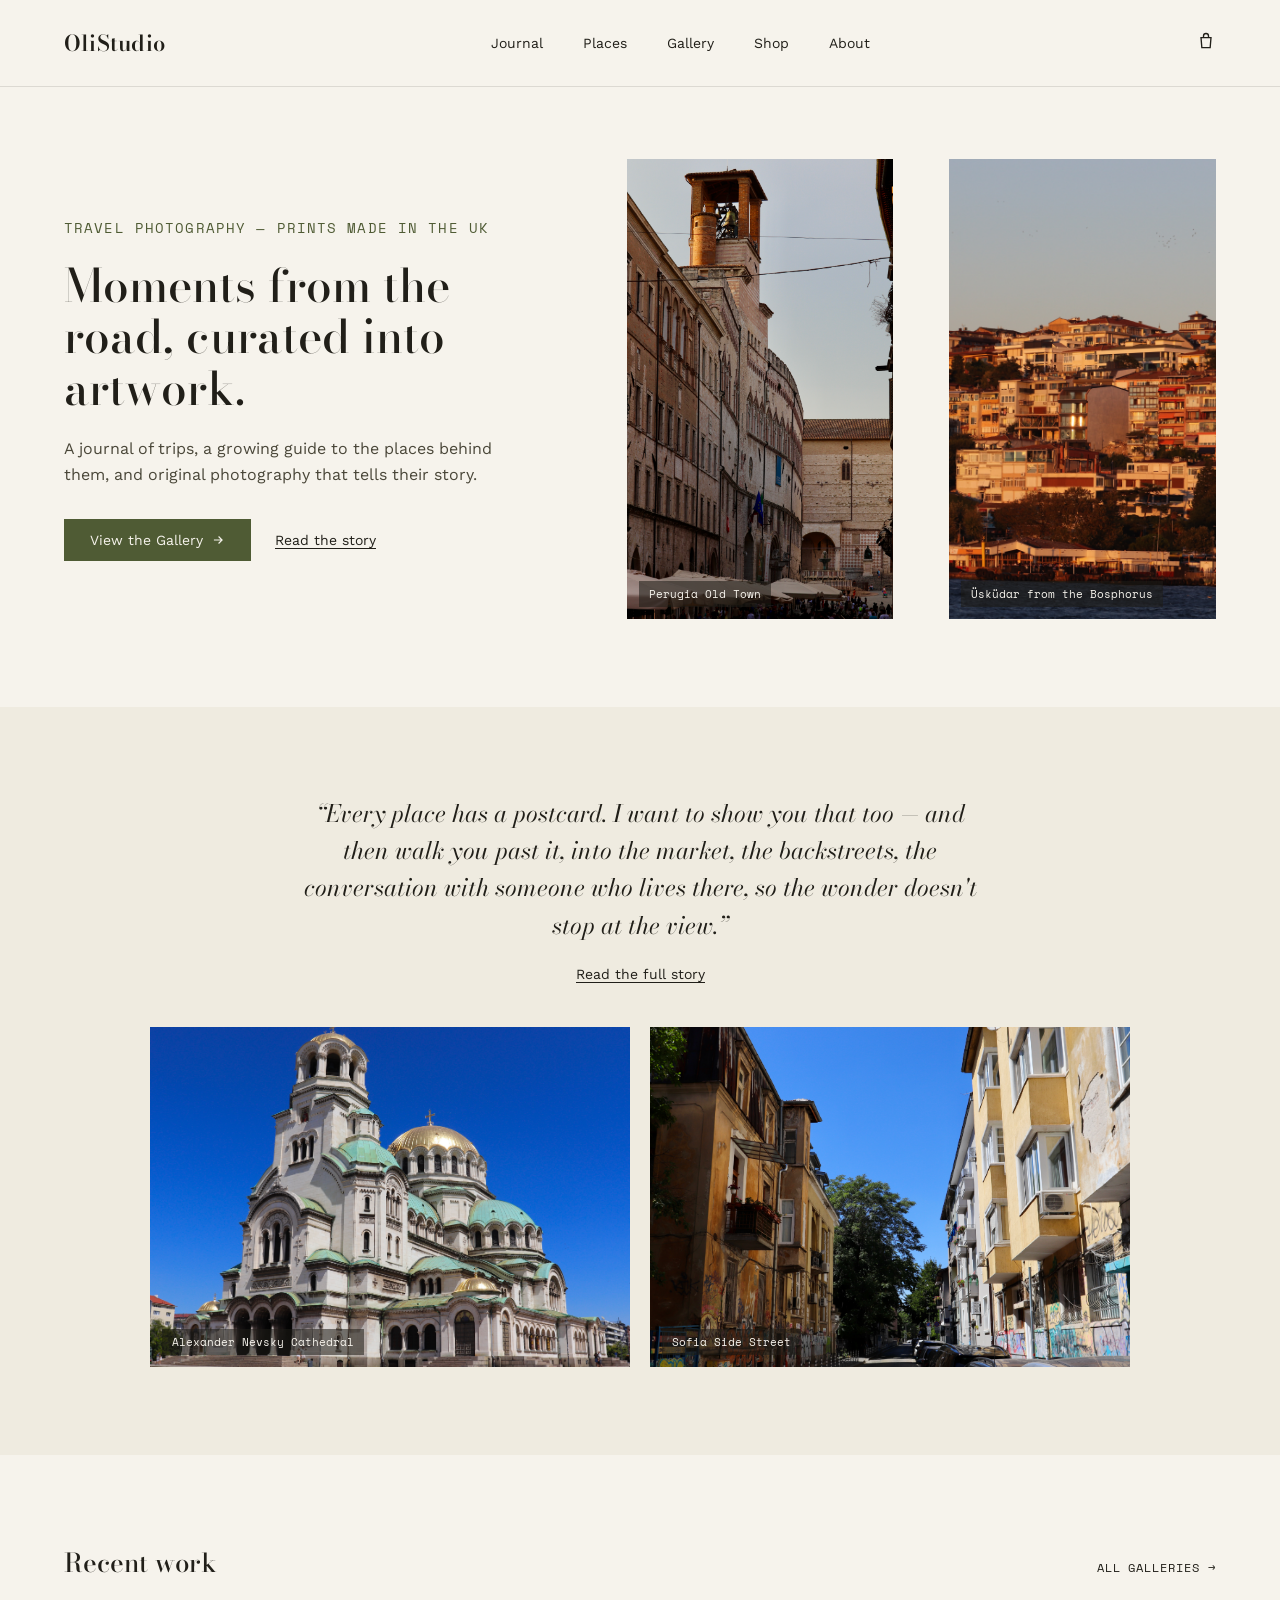
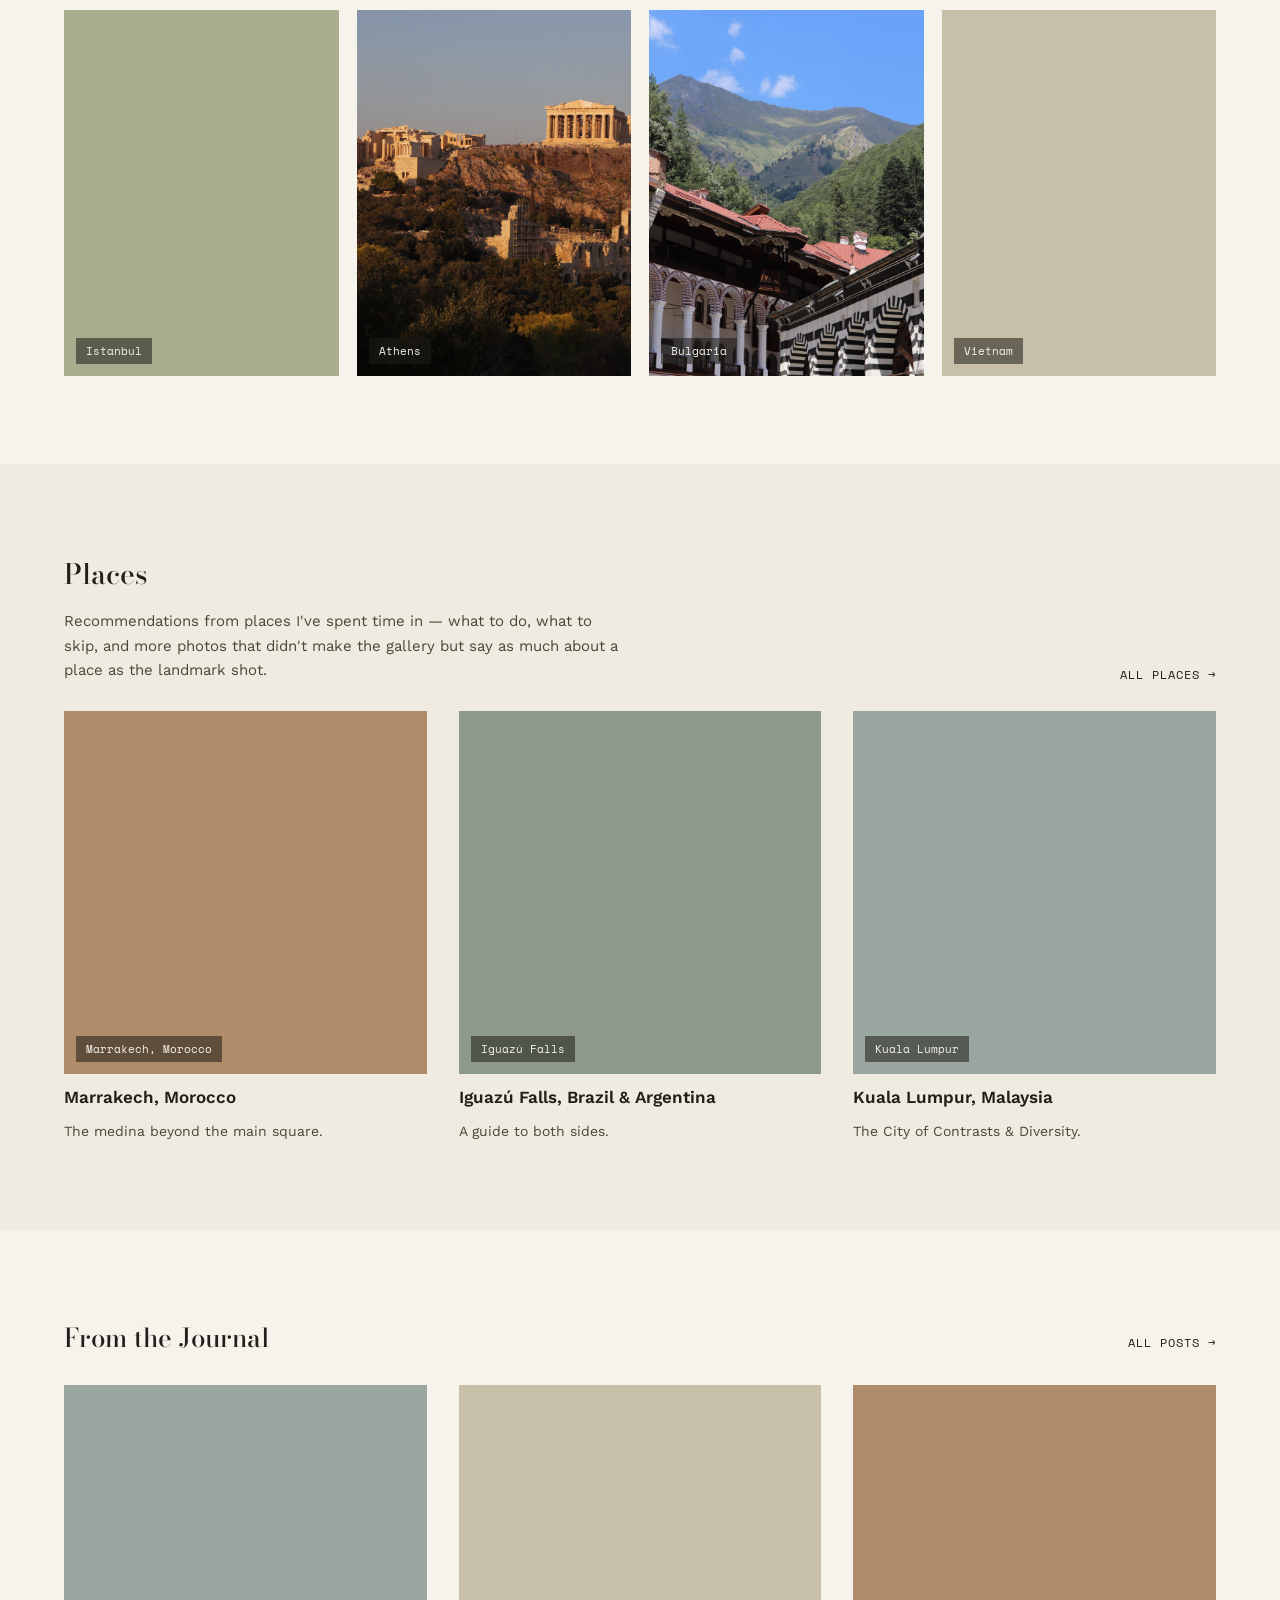
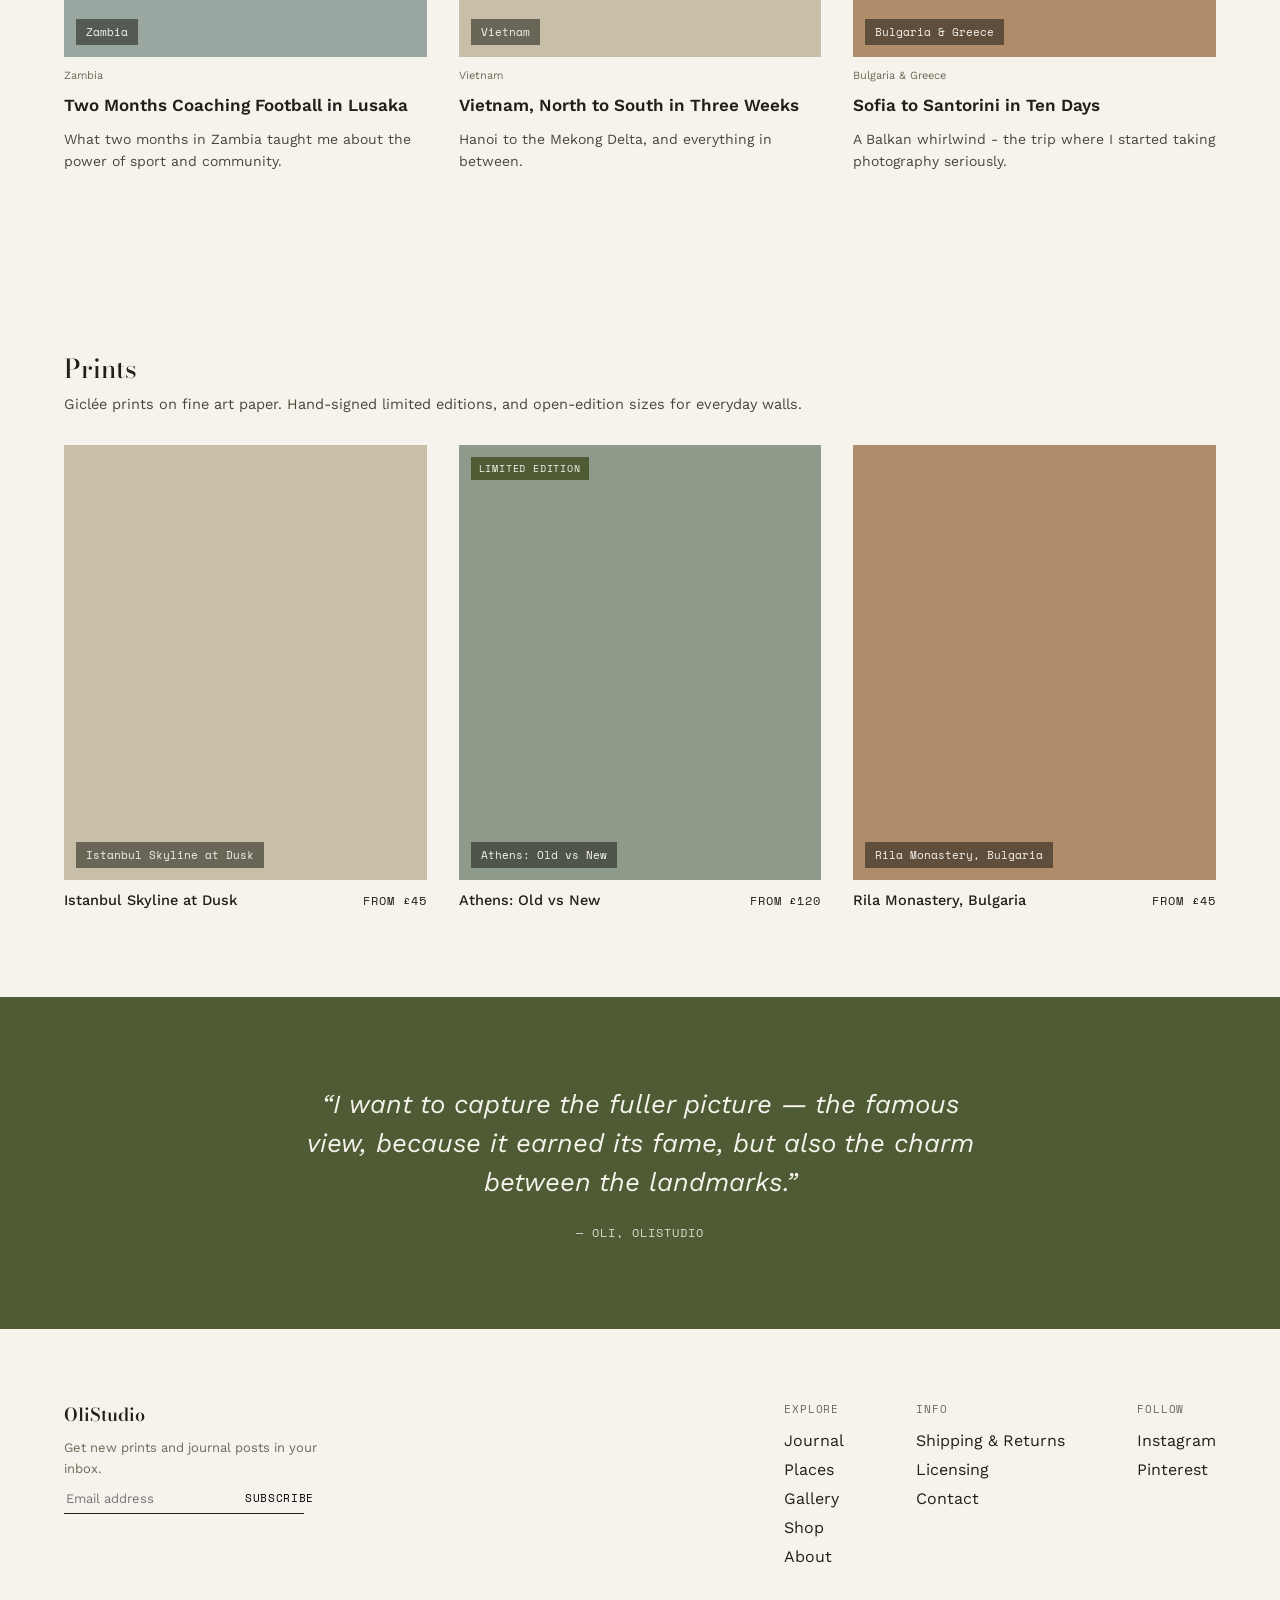
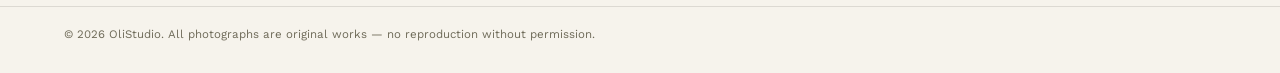
==== index.html @ b74262a2 "Update Bulgaria photo in index.html" ====
<!doctype html>
<html lang="en">
<head>
<meta charset="utf-8">
<meta name="viewport" content="width=device-width, initial-scale=1">
<title>OliStudio — Travel Photography &amp; Prints</title>
<meta name="description" content="Travel photography, journal entries, place guides, and fine art prints from Oli, shot on the road and printed in the UK.">
<link rel="stylesheet" href="https://fonts.googleapis.com/css2?family=Bodoni+Moda:ital,wght@0,400;0,500;0,600;0,700;1,400&family=Work+Sans:wght@400;500;600&family=Space+Mono:wght@400;700&display=swap">
<link rel="stylesheet" href="css/style.css">
</head>
<body>

<nav class="site-nav">
  <div class="disp wordmark">OliStudio</div>
  <div class="links">
    <a href="journal.html">Journal</a>
    <a href="places.html">Places</a>
    <a href="gallery.html">Gallery</a>
    <a href="shop.html">Shop</a>
    <a href="about.html">About</a>
  </div>
  <div>
    <svg width="20" height="20" viewBox="0 0 24 24" fill="none" stroke="#211F19" stroke-width="1.6"><path d="M6 8h12l-1 12H7L6 8z"/><path d="M9 8V6a3 3 0 0 1 6 0v2"/></svg>
  </div>
</nav>

<!-- Hero -->
<div style="padding: 72px 64px 88px; display: flex; gap: 56px; align-items: center;">
  <div style="flex: 0 0 44%; display: flex; flex-direction: column; gap: 22px;">
    <div class="lbl" style="font-size: 14px; color: #4F5B34;">Travel photography &mdash; prints made in the UK</div>
    <h1 class="disp" style="font-size: 46px; line-height: 1.12; font-weight: 500; margin: 0;">Moments from the road, curated into artwork.</h1>
    <p style="font-size: 16px; line-height: 1.6; color: #4A4739; max-width: 46ch; margin: 0;">A journal of trips, a growing guide to the places behind them, and original photography that tells their story.</p>
    <div style="display: flex; gap: 24px; align-items: center; margin-top: 10px;">
      <a href="gallery.html" class="btn-primary">View the Gallery
        <svg width="14" height="14" viewBox="0 0 24 24" fill="none" stroke="#F6F3EC" stroke-width="2"><path d="M5 12h14M13 6l6 6-6 6"/></svg>
      </a>
      <a href="about.html" class="link-underline">Read the story</a>
    </div>
  </div>
  <div class="ph" style="flex: 1; background-image: url('images/IMG_2028.jpeg'); height: 460px;"><span class="cap">Perugia Old Town</span></div>
  <div class="ph" style="flex: 1; background-image: url('images/IMG_2744.jpeg'); height: 460px;"><span class="cap">&Uuml;sk&uuml;dar from the Bosphorus</span></div>
</div>

<!-- Landmark & reality -->
<div class="section section-tint">
  <div style="max-width: 680px; margin: 0 auto 20px; text-align: center;">
    <p class="disp" style="font-style: italic; font-size: 24px; line-height: 1.55; margin: 0;">&ldquo;Every place has a postcard. I want to show you that too &mdash; and then walk you past it, into the market, the backstreets, the conversation with someone who lives there, so the wonder doesn't stop at the view.&rdquo;</p>
  </div>
  <div style="text-align: center; margin-bottom: 44px;">
    <a href="about.html" class="link-underline">Read the full story</a>
  </div>
  <div class="grid-2">
    <div class="ph" style="flex: 1; background-image: url('images/IMG_2147.jpeg'); height: 340px;"><span class="cap">Alexander Nevsky Cathedral</span></div>
    <div class="ph" style="flex: 1; background-image: url('images/IMG_2204.jpeg'); height: 340px;"><span class="cap">Sofia Side Street</span></div>
  </div>
</div>

<!-- Recent work -->
<div class="section">
  <div class="section-head">
    <h2 class="disp" style="font-size: 26px; font-weight: 500; margin: 0;">Recent work</h2>
    <a href="gallery.html" class="lbl" style="font-size: 12px;">All galleries &rarr;</a>
  </div>
  <div class="grid-4">
    <div class="ph" style="background: #A7AD8E; aspect-ratio: 3/4;"><span class="cap">Istanbul</span></div>
    <div class="ph" style="background-image: url('images/IMG_3169.jpeg'); aspect-ratio: 3/4;"><span class="cap">Athens</span></div>
    <div class="ph" style="background-image: url('images/IMG_2358.jpeg'); aspect-ratio: 3/4;"><span class="cap">Bulgaria</span></div>
    <div class="ph" style="background: #C7BFA8; aspect-ratio: 3/4;"><span class="cap">Vietnam</span></div>
  </div>
</div>

<!-- Places -->
<div class="section section-tint">
  <div class="section-head" style="align-items: flex-end;">
    <div style="display: flex; flex-direction: column; gap: 14px; max-width: 560px;">
      <h2 class="disp" style="font-size: 28px; font-weight: 500; margin: 0;">Places</h2>
      <p style="font-size: 15px; line-height: 1.65; color: #4A4739; margin: 0;">Recommendations from places I've spent time in &mdash; what to do, what to skip, and more photos that didn't make the gallery but say as much about a place as the landmark shot.</p>
    </div>
    <a href="places.html" class="lbl" style="font-size: 12px; white-space: nowrap;">All places &rarr;</a>
  </div>
  <div class="grid-3">
    <div class="card">
      <div class="ph" style="background: #B08D6A; aspect-ratio: 1/1;"><span class="cap">Marrakech, Morocco</span></div>
      <h3>Marrakech, Morocco</h3>
      <p>The medina beyond the main square.</p>
    </div>
    <div class="card">
      <div class="ph" style="background: #8E9B8A; aspect-ratio: 1/1;"><span class="cap">Iguazú Falls</span></div>
      <h3>Iguazú Falls, Brazil &amp; Argentina</h3>
      <p>A guide to both sides.</p>
    </div>
    <div class="card">
      <div class="ph" style="background: #9AA6A0; aspect-ratio: 1/1;"><span class="cap">Kuala Lumpur</span></div>
      <h3>Kuala Lumpur, Malaysia</h3>
      <p>The City of Contrasts & Diversity.</p>
    </div>
  </div>
</div>

<!-- From the Journal -->
<div class="section">
  <div class="section-head">
    <h2 class="disp" style="font-size: 26px; font-weight: 500; margin: 0;">From the Journal</h2>
    <a href="journal.html" class="lbl" style="font-size: 12px;">All posts &rarr;</a>
  </div>
  <div class="grid-3">
    <a class="card" href="journal-lusaka.html" style="color: inherit;">
      <div class="ph" style="background: #9AA6A0; aspect-ratio: 4/3;"><span class="cap">Zambia</span></div>
      <div class="place-tag">Zambia</div>
      <h3>Two Months Coaching Football in Lusaka</h3>
      <p>What two months in Zambia taught me about the power of sport and community.</p>
    </a>
    <a class="card" href="journal.html" style="color: inherit;">
      <div class="ph" style="background: #C7BFA8; aspect-ratio: 4/3;"><span class="cap">Vietnam</span></div>
      <div class="place-tag">Vietnam</div>
      <h3>Vietnam, North to South in Three Weeks</h3>
      <p>Hanoi to the Mekong Delta, and everything in between.</p>
    </a>
    <a class="card" href="journal.html" style="color: inherit;">
      <div class="ph" style="background: #B08D6A; aspect-ratio: 4/3;"><span class="cap">Bulgaria &amp; Greece</span></div>
      <div class="place-tag">Bulgaria &amp; Greece</div>
      <h3>Sofia to Santorini in Ten Days</h3>
      <p>A Balkan whirlwind - the trip where I started taking photography seriously.</p>
    </a>
  </div>
</div>

<!-- Prints -->
<div class="section">
  <div style="margin-bottom: 32px; display: flex; flex-direction: column; gap: 8px;">
    <h2 class="disp" style="font-size: 26px; font-weight: 500; margin: 0;">Prints</h2>
    <p style="font-size: 14.5px; color: #4A4739; margin: 0;">Giclée prints on fine art paper. Hand-signed limited editions, and open-edition sizes for everyday walls.</p>
  </div>
  <div class="grid-3">
    <div class="card">
      <div class="ph" style="background: #C7BFA8; aspect-ratio: 5/6;"><span class="cap">Istanbul Skyline at Dusk</span></div>
      <div style="display: flex; justify-content: space-between; align-items: baseline;">
        <span style="font-size: 14.5px; font-weight: 500;">Istanbul Skyline at Dusk</span>
        <span class="lbl" style="font-size: 12px;">From &pound;45</span>
      </div>
    </div>
    <div class="card">
      <div class="ph" style="background: #8E9B8A; aspect-ratio: 5/6;">
        <span class="cap">Athens: Old vs New</span>
        <span class="lbl" style="position: absolute; top: 12px; left: 12px; font-size: 10px; background: #4F5B34; color: #F6F3EC; padding: 4px 8px;">Limited edition</span>
      </div>
      <div style="display: flex; justify-content: space-between; align-items: baseline;">
        <span style="font-size: 14.5px; font-weight: 500;">Athens: Old vs New</span>
        <span class="lbl" style="font-size: 12px;">From &pound;120</span>
      </div>
    </div>
    <div class="card">
      <div class="ph" style="background: #B08D6A; aspect-ratio: 5/6;"><span class="cap">Rila Monastery, Bulgaria</span></div>
      <div style="display: flex; justify-content: space-between; align-items: baseline;">
        <span style="font-size: 14.5px; font-weight: 500;">Rila Monastery, Bulgaria</span>
        <span class="lbl" style="font-size: 12px;">From &pound;45</span>
      </div>
    </div>
  </div>
</div>

<!-- Quote band -->
<div class="quote-band">
  <p>&ldquo;I want to capture the fuller picture &mdash; the famous view, because it earned its fame, but also the charm between the landmarks.&rdquo;</p>
  <span class="lbl" style="font-size: 12px; color: #F6F3EC; opacity: 0.85;">&mdash; Oli, OliStudio</span>
</div>

<!-- Footer -->
<footer class="site-footer">
  <div class="col" style="max-width: 260px;">
    <div class="disp" style="font-size: 18px; font-weight: 600;">OliStudio</div>
    <p style="font-size: 13px; color: #6E6A58; line-height: 1.6; margin: 0;">Get new prints and journal posts in your inbox.</p>
    <form style="display: flex; gap: 0; border-bottom: 1px solid #211F19; padding-bottom: 6px; max-width: 240px;">
      <input type="email" placeholder="Email address" required style="border: none; background: transparent; font-family: 'Work Sans', sans-serif; font-size: 13px; flex: 1; outline: none;">
      <button type="submit" style="border: none; background: transparent; font-family: 'Space Mono', monospace; font-size: 11px; letter-spacing: 0.06em; cursor: pointer;">SUBSCRIBE</button>
    </form>
  </div>
  <div style="display: flex; gap: 72px;">
    <div class="col">
      <span class="col-label lbl">Explore</span>
      <a href="journal.html">Journal</a>
      <a href="places.html">Places</a>
      <a href="gallery.html">Gallery</a>
      <a href="shop.html">Shop</a>
      <a href="about.html">About</a>
    </div>
    <div class="col">
      <span class="col-label lbl">Info</span>
      <a href="shop.html#info">Shipping &amp; Returns</a>
      <a href="shop.html#info">Licensing</a>
      <a href="about.html#contact">Contact</a>
    </div>
    <div class="col">
      <span class="col-label lbl">Follow</span>
      <a href="#">Instagram</a>
      <a href="#">Pinterest</a>
    </div>
  </div>
</footer>
<div class="footer-bottom">&copy; 2026 OliStudio. All photographs are original works &mdash; no reproduction without permission.</div>

</body>
</html>
---- css/style.css ----
/* OliStudio — shared styles */

* { box-sizing: border-box; }

body {
  margin: 0;
  background: #F6F3EC;
  font-family: 'Work Sans', -apple-system, BlinkMacSystemFont, sans-serif;
  color: #211F19;
}

a { color: #211F19; text-decoration: none; }
a:hover { color: #4F5B34; }

img { max-width: 100%; display: block; }

.disp { font-family: 'Bodoni Moda', Georgia, serif; }

.lbl {
  font-family: 'Space Mono', ui-monospace, monospace;
  letter-spacing: 0.08em;
  text-transform: uppercase;
}

.wrap { max-width: 1320px; margin: 0 auto; }

/* Placeholder photo blocks — swap these for real <img> tags as you shoot */
.ph {
  display: flex;
  align-items: flex-end;
  position: relative;
  overflow: hidden;
  background-size: cover;
  background-position: center;
}
.ph .cap {
  font-family: 'Space Mono', monospace;
  font-size: 11px;
  color: #F6F3EC;
  background: rgba(30, 28, 22, 0.55);
  padding: 5px 10px;
  margin: 12px;
}

.hero-photo-frame {
  overflow: hidden;
  display: block;
}
.hero-photo {
  transition: transform 0.4s ease;
}
.hero-photo-frame:hover .hero-photo {
  transform: scale(1.05);
}

/* Nav */
.site-nav {
  display: flex;
  align-items: center;
  justify-content: space-between;
  padding: 26px 64px;
  border-bottom: 1px solid rgba(33, 31, 25, 0.12);
}
.site-nav .wordmark { font-size: 22px; font-weight: 600; letter-spacing: 0.01em; }
.site-nav .links { display: flex; gap: 40px; align-items: center; }
.site-nav .links a { font-size: 14px; }
.site-nav .links a.current { color: #4F5B34; border-bottom: 1px solid #4F5B34; padding-bottom: 2px; }

/* Buttons / links */
.btn-primary {
  background: #4F5B34;
  color: #F6F3EC;
  padding: 13px 26px;
  font-size: 14px;
  display: inline-flex;
  align-items: center;
  gap: 8px;
  border: none;
  cursor: pointer;
  font-family: 'Work Sans', sans-serif;
}
.link-underline { font-size: 14px; border-bottom: 1px solid #211F19; }

/* Sections */
.section { padding: 88px 64px; }
.section-tint { background: #EFEBE0; }
.section-head {
  display: flex;
  justify-content: space-between;
  align-items: baseline;
  margin-bottom: 28px;
}

/* Grids */
.grid-2 { display: flex; gap: 20px; max-width: 980px; margin: 0 auto; }
.grid-3 { display: grid; grid-template-columns: repeat(3, minmax(0, 1fr)); gap: 32px; }
.grid-4 { display: grid; grid-template-columns: repeat(4, minmax(0, 1fr)); gap: 18px; }

/* Cards */
.card { display: flex; flex-direction: column; gap: 12px; }
.card h3 { font-size: 17px; font-weight: 600; margin: 0; line-height: 1.35; }
.card p { font-size: 14px; color: #4A4739; margin: 0; line-height: 1.55; }
.card .place-tag { font-size: 11px; color: #6E6A58; }

/* Quote band */
.quote-band {
  padding: 88px 64px;
  background: #4F5B34;
  display: flex;
  flex-direction: column;
  align-items: center;
  gap: 22px;
  text-align: center;
}
.quote-band p {
  font-style: italic;
  font-size: 26px;
  line-height: 1.5;
  color: #F6F3EC;
  max-width: 700px;
  margin: 0;
}

/* Footer */
.site-footer { padding: 72px 64px 40px; display: flex; justify-content: space-between; gap: 40px; flex-wrap: wrap; }
.site-footer .col { display: flex; flex-direction: column; gap: 10px; }
.site-footer .col-label { font-size: 11px; color: #6E6A58; margin-bottom: 4px; }
.footer-bottom { padding: 20px 64px 32px; border-top: 1px solid rgba(33, 31, 25, 0.12); font-size: 11.5px; color: #6E6A58; }

@media (max-width: 900px) {
  .site-nav, .section, .site-footer, .footer-bottom { padding-left: 24px; padding-right: 24px; }
  .site-nav .links { gap: 20px; }
  .grid-3, .grid-4 { grid-template-columns: repeat(2, minmax(0, 1fr)); }
  .grid-2 { flex-direction: column; }
  .site-footer { flex-direction: column; gap: 32px; }
}
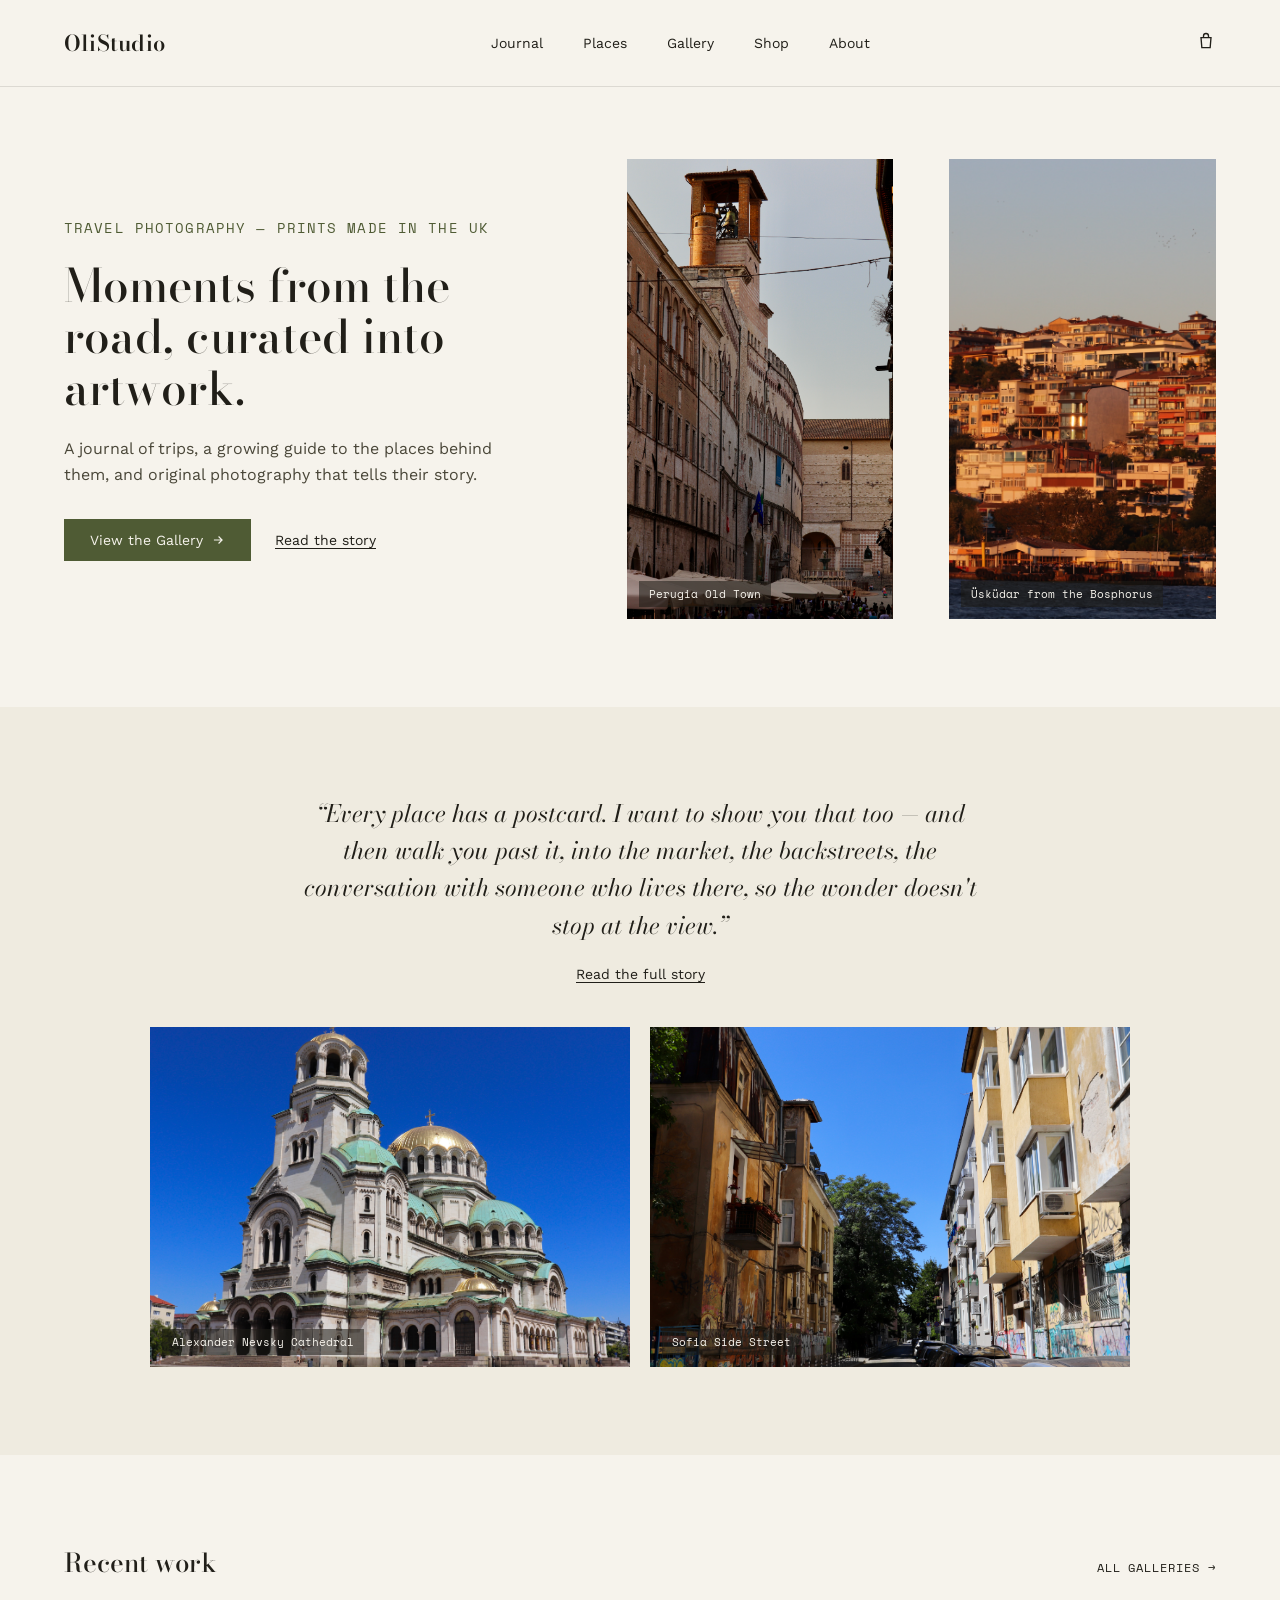
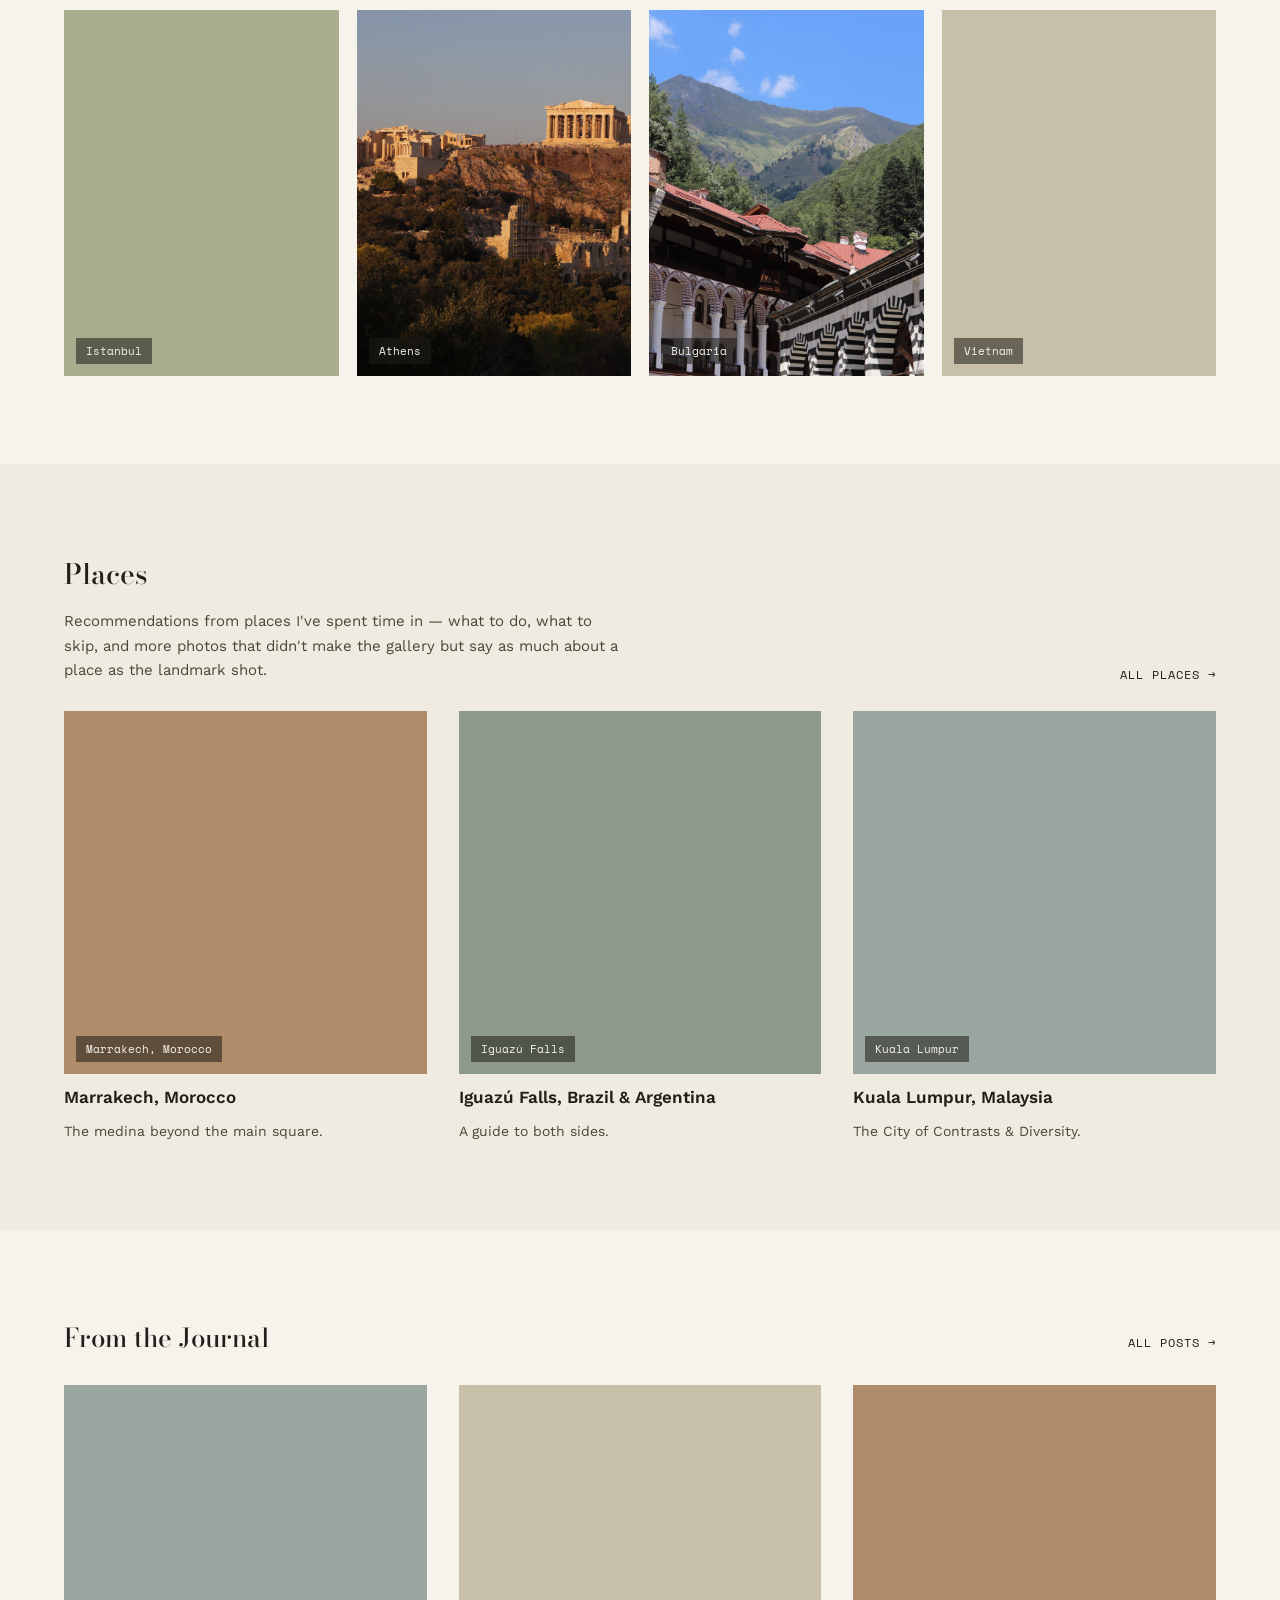
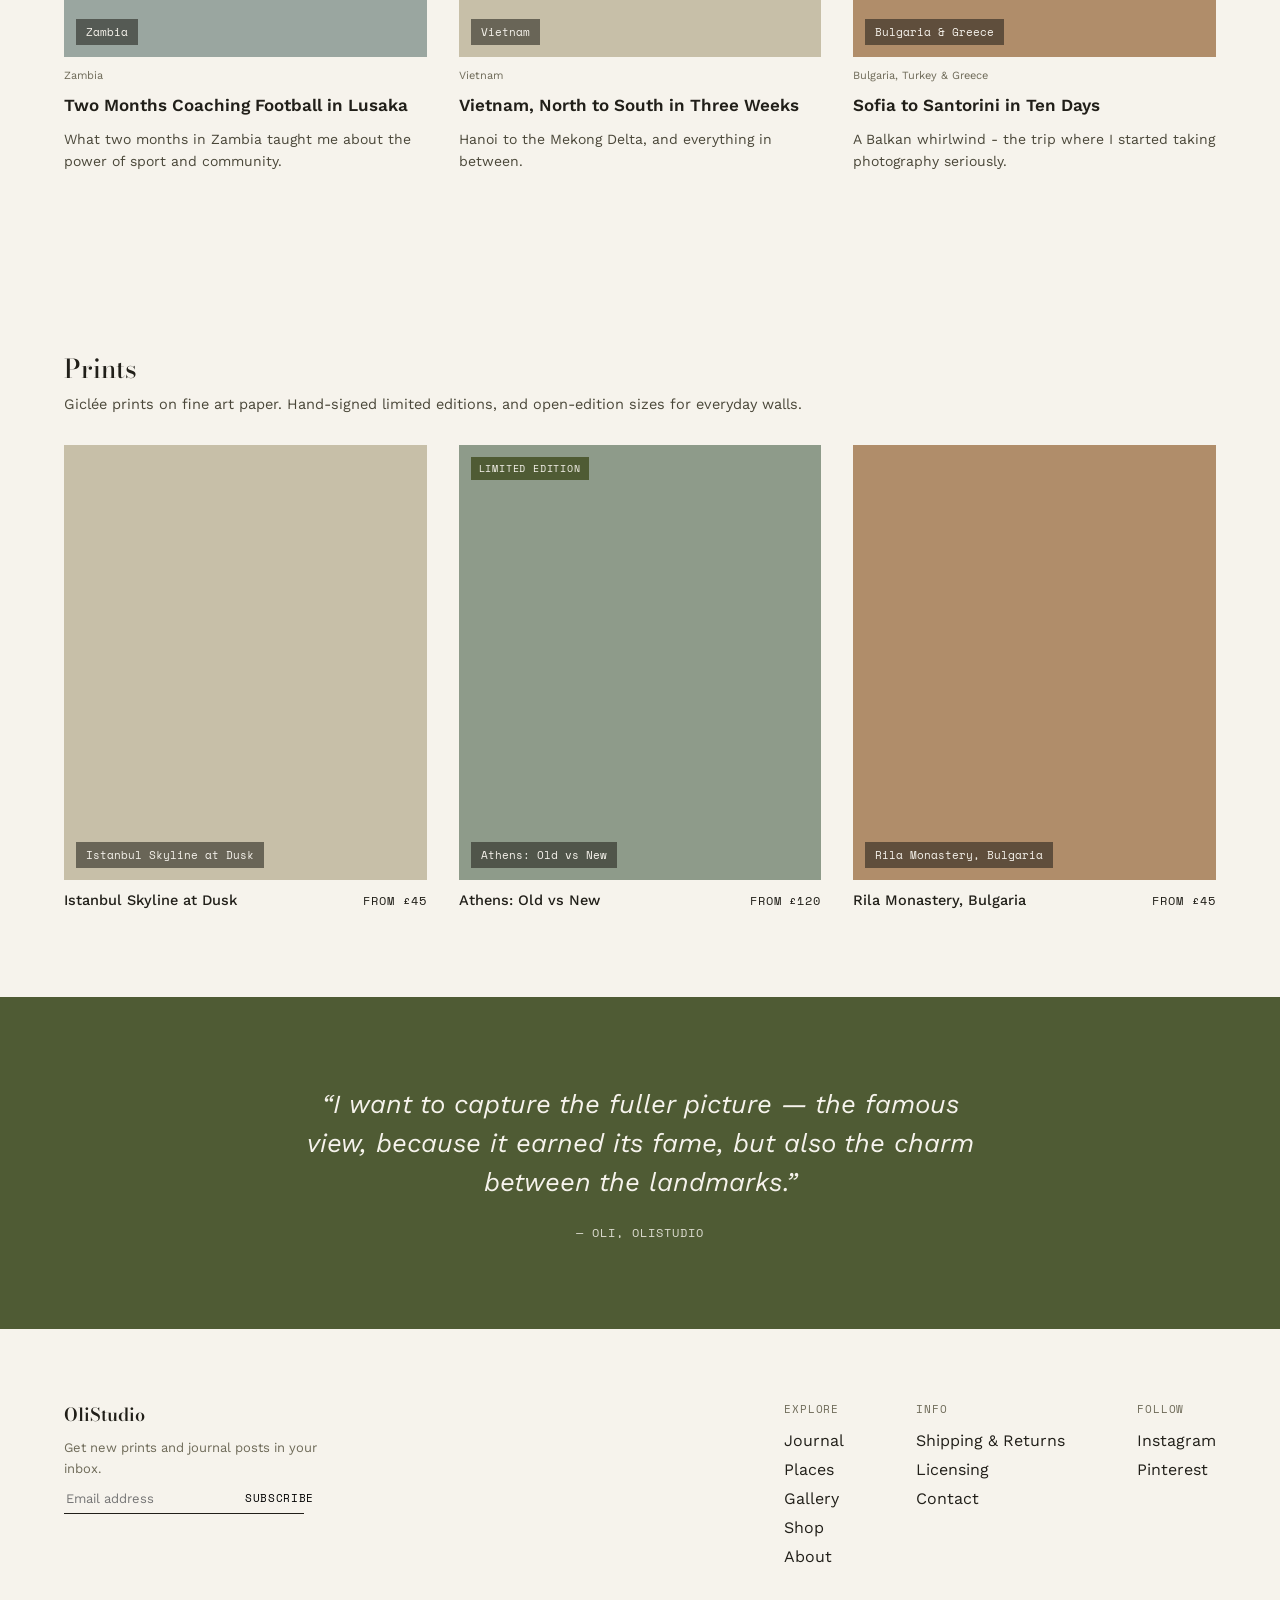
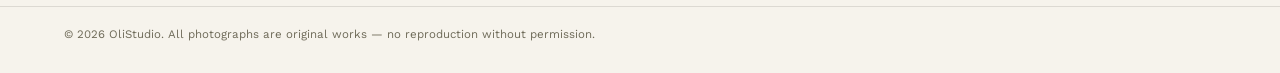
==== commit 9124c886: "Update place tag for Bulgaria and Greece entry" ====
--- a/index.html
+++ b/index.html
@@ -118,7 +118,7 @@
     </a>
     <a class="card" href="journal.html" style="color: inherit;">
       <div class="ph" style="background: #B08D6A; aspect-ratio: 4/3;"><span class="cap">Bulgaria &amp; Greece</span></div>
-      <div class="place-tag">Bulgaria &amp; Greece</div>
+      <div class="place-tag">Bulgaria, Turkey &amp; Greece</div>
       <h3>Sofia to Santorini in Ten Days</h3>
       <p>A Balkan whirlwind - the trip where I started taking photography seriously.</p>
     </a>
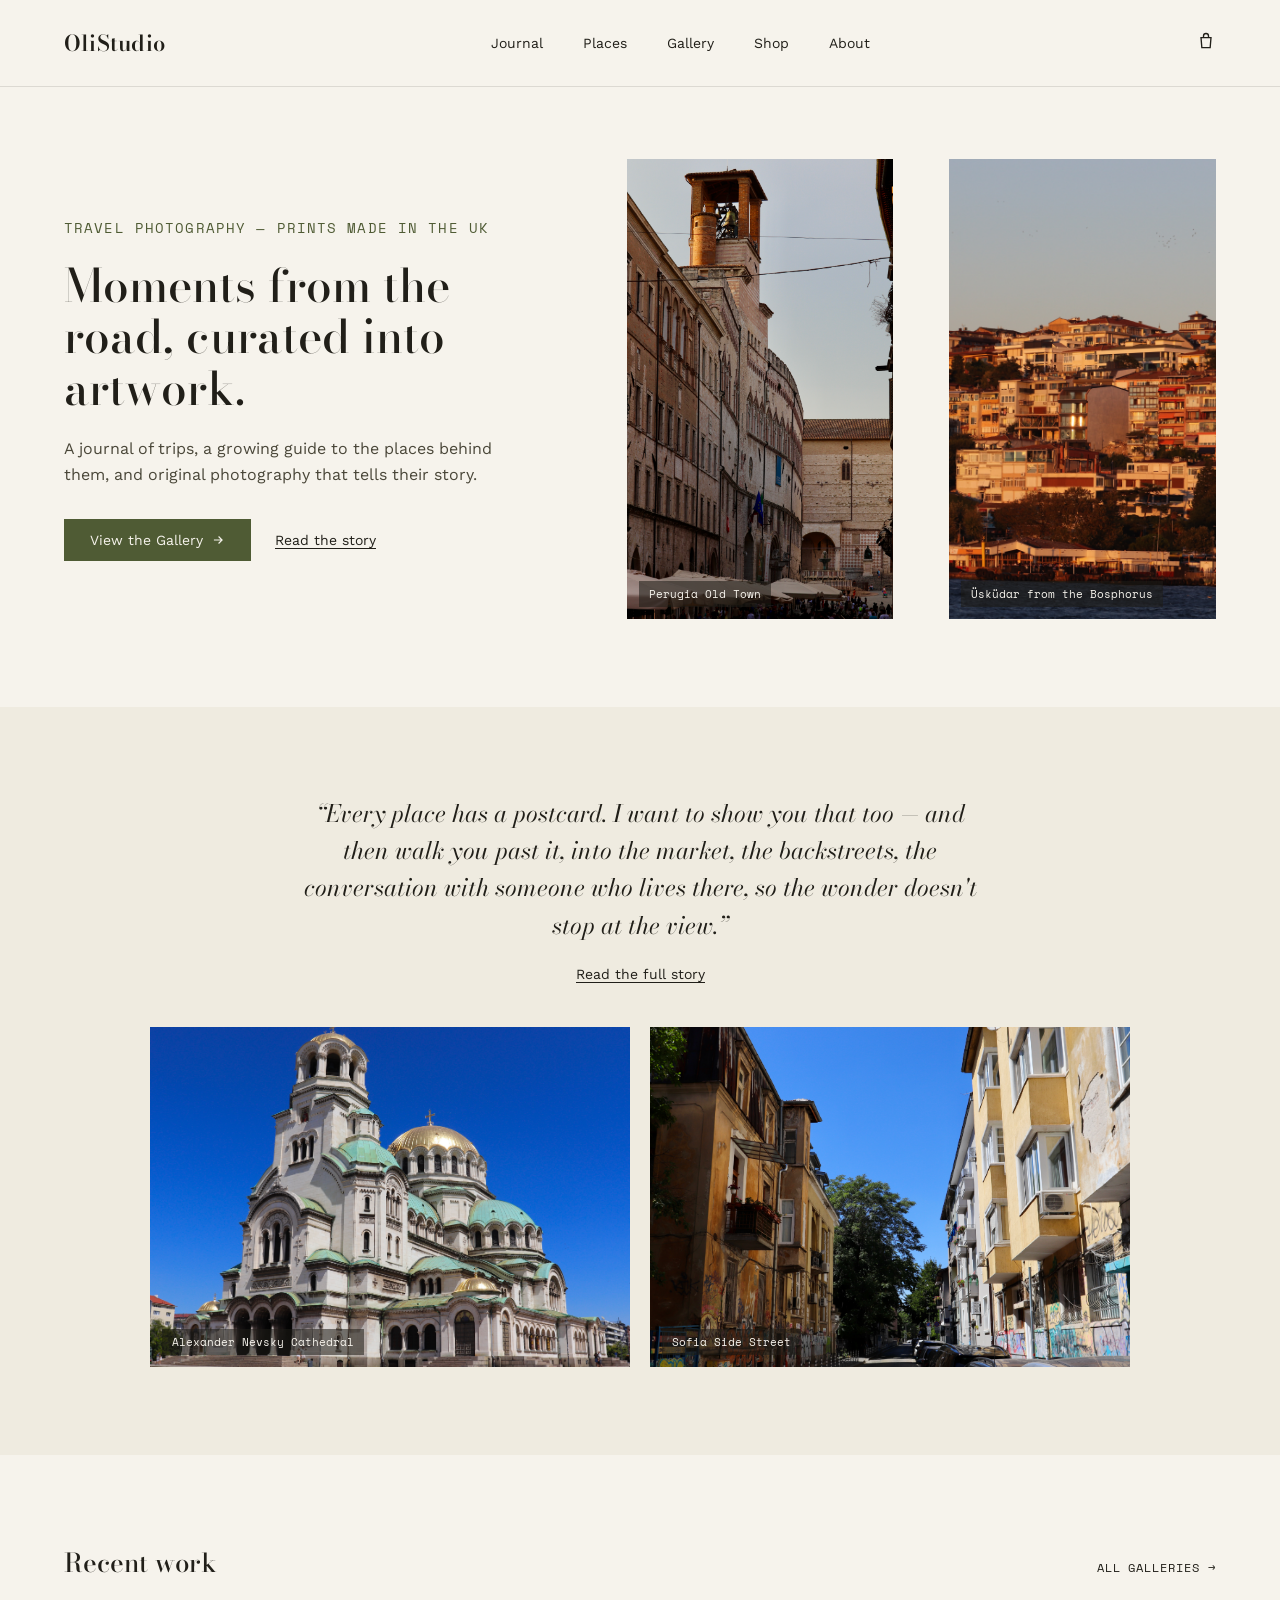
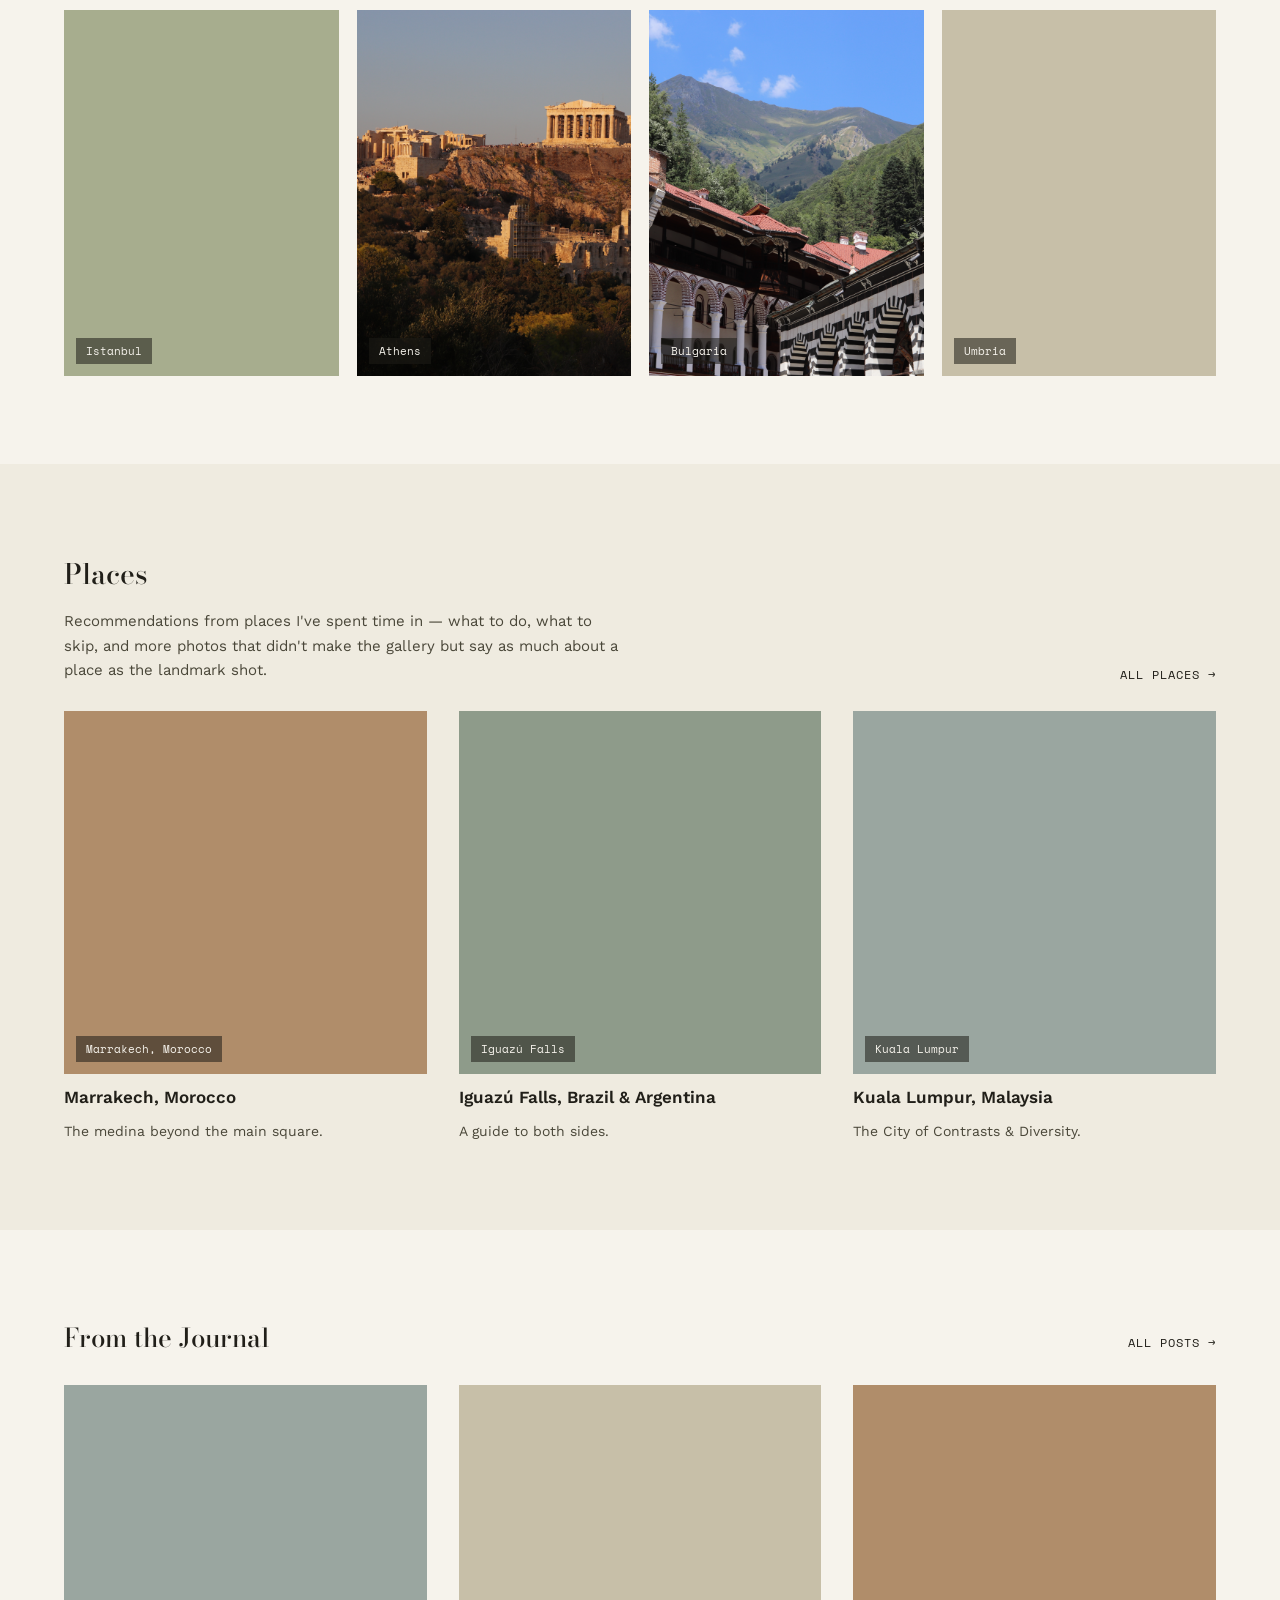
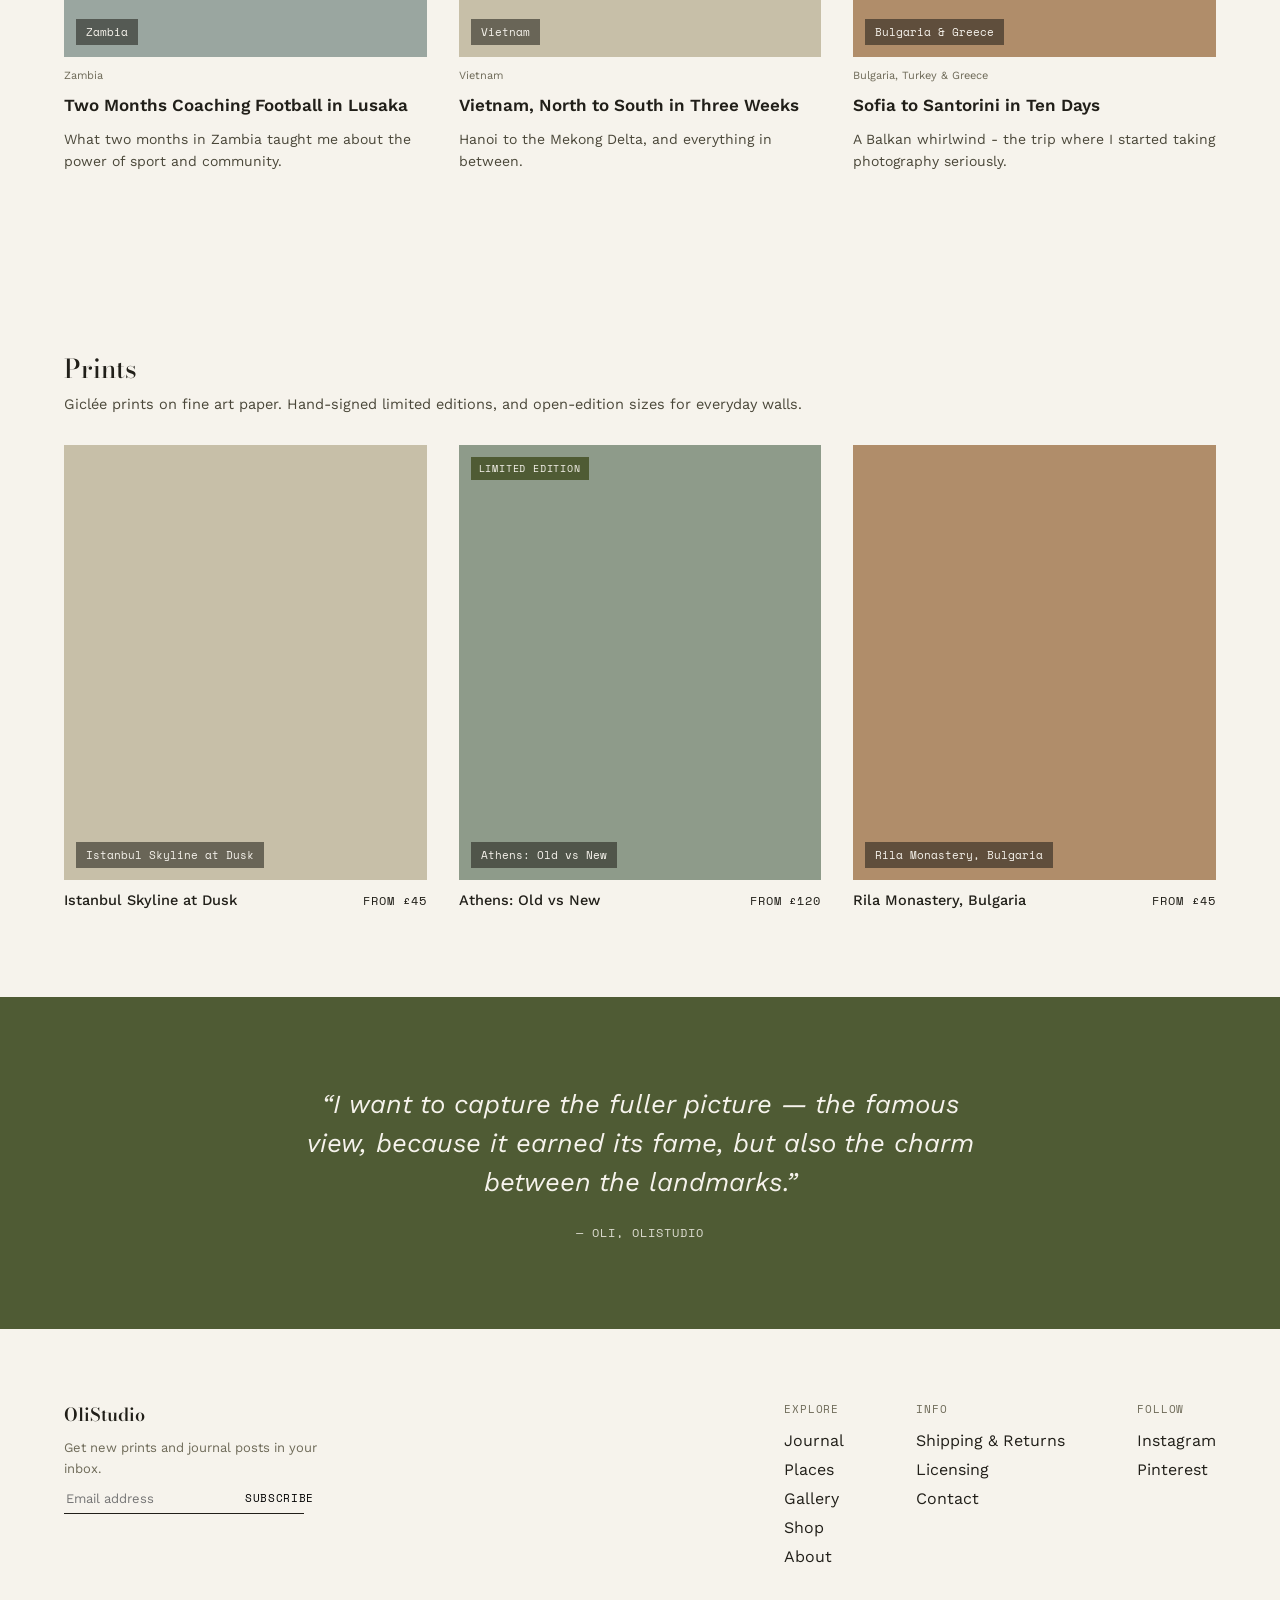
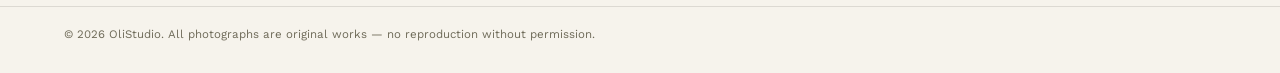
==== commit 97869905: "Replace Vietnam with Umbria in photo grid" ====
--- a/index.html
+++ b/index.html
@@ -65,7 +65,7 @@
     <div class="ph" style="background: #A7AD8E; aspect-ratio: 3/4;"><span class="cap">Istanbul</span></div>
     <div class="ph" style="background-image: url('images/IMG_3169.jpeg'); aspect-ratio: 3/4;"><span class="cap">Athens</span></div>
     <div class="ph" style="background-image: url('images/IMG_2358.jpeg'); aspect-ratio: 3/4;"><span class="cap">Bulgaria</span></div>
-    <div class="ph" style="background: #C7BFA8; aspect-ratio: 3/4;"><span class="cap">Vietnam</span></div>
+    <div class="ph" style="background: #C7BFA8; aspect-ratio: 3/4;"><span class="cap">Umbria</span></div>
   </div>
 </div>
 
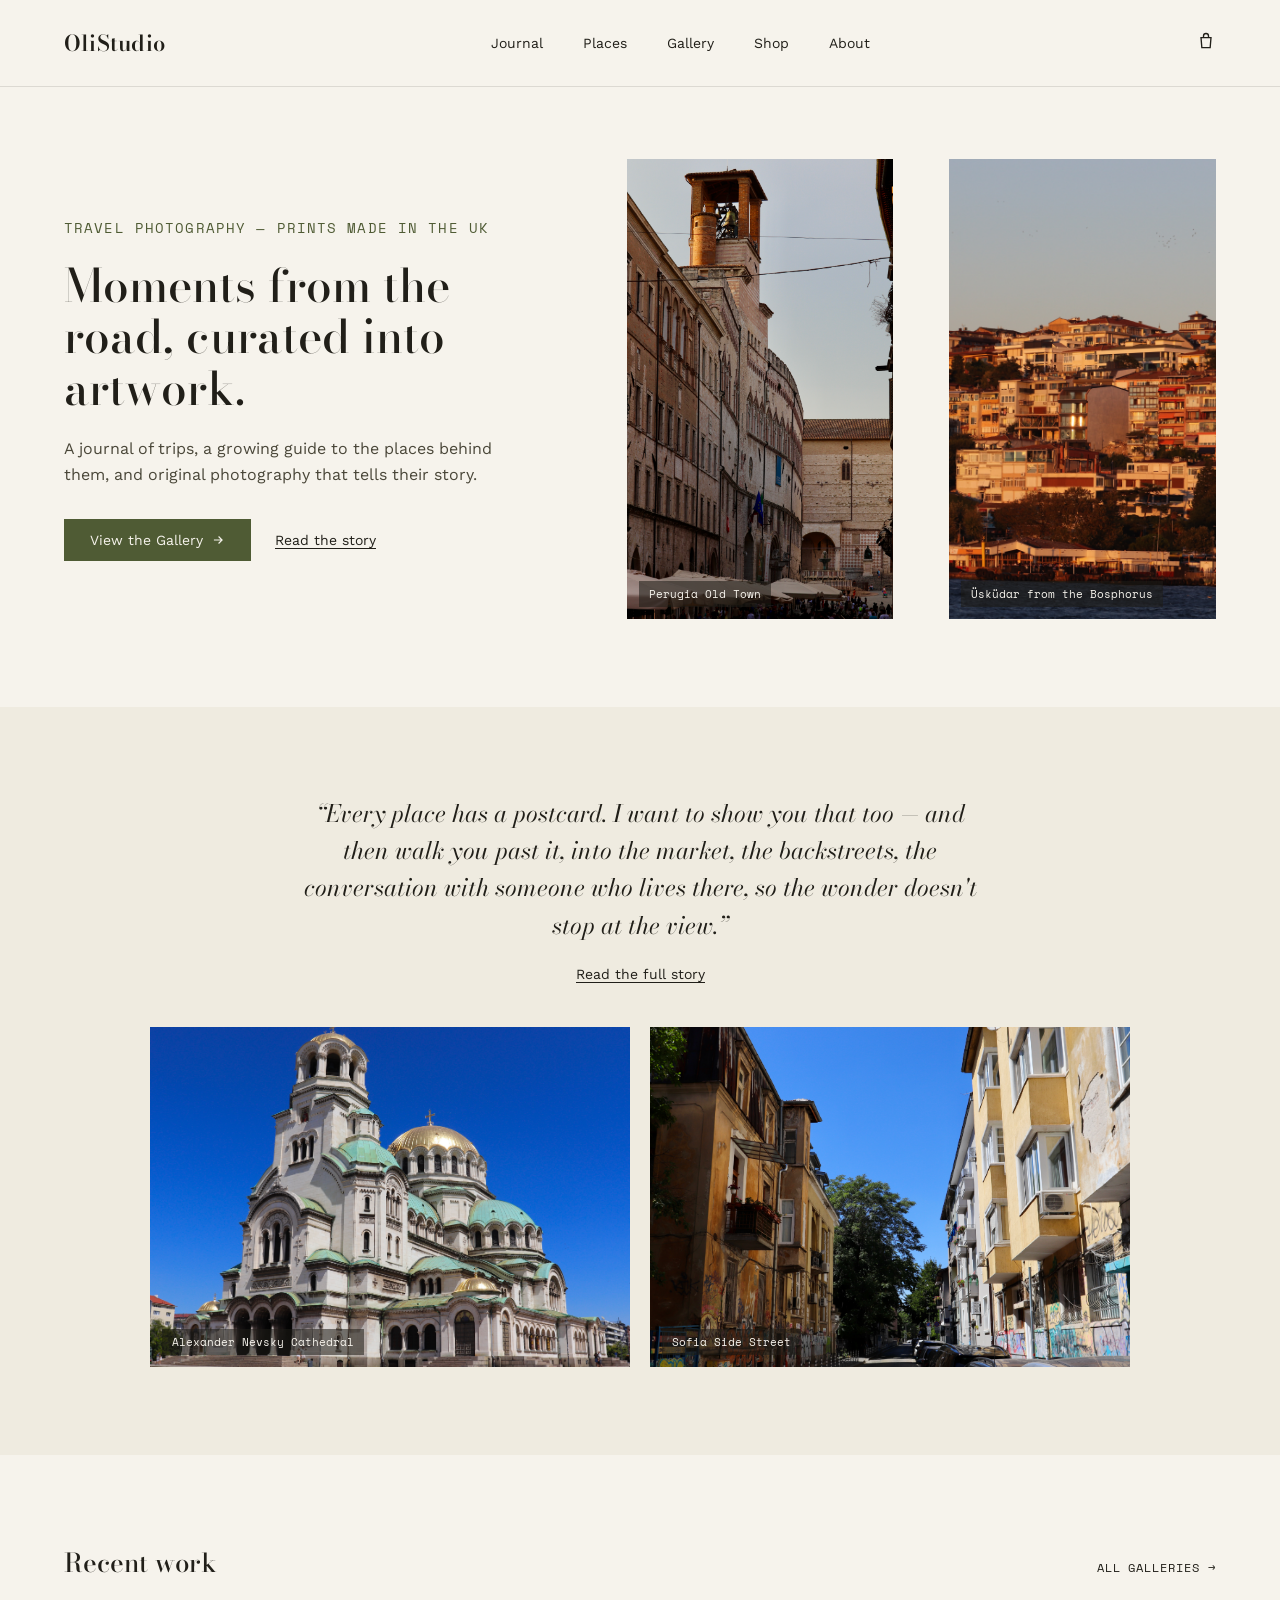
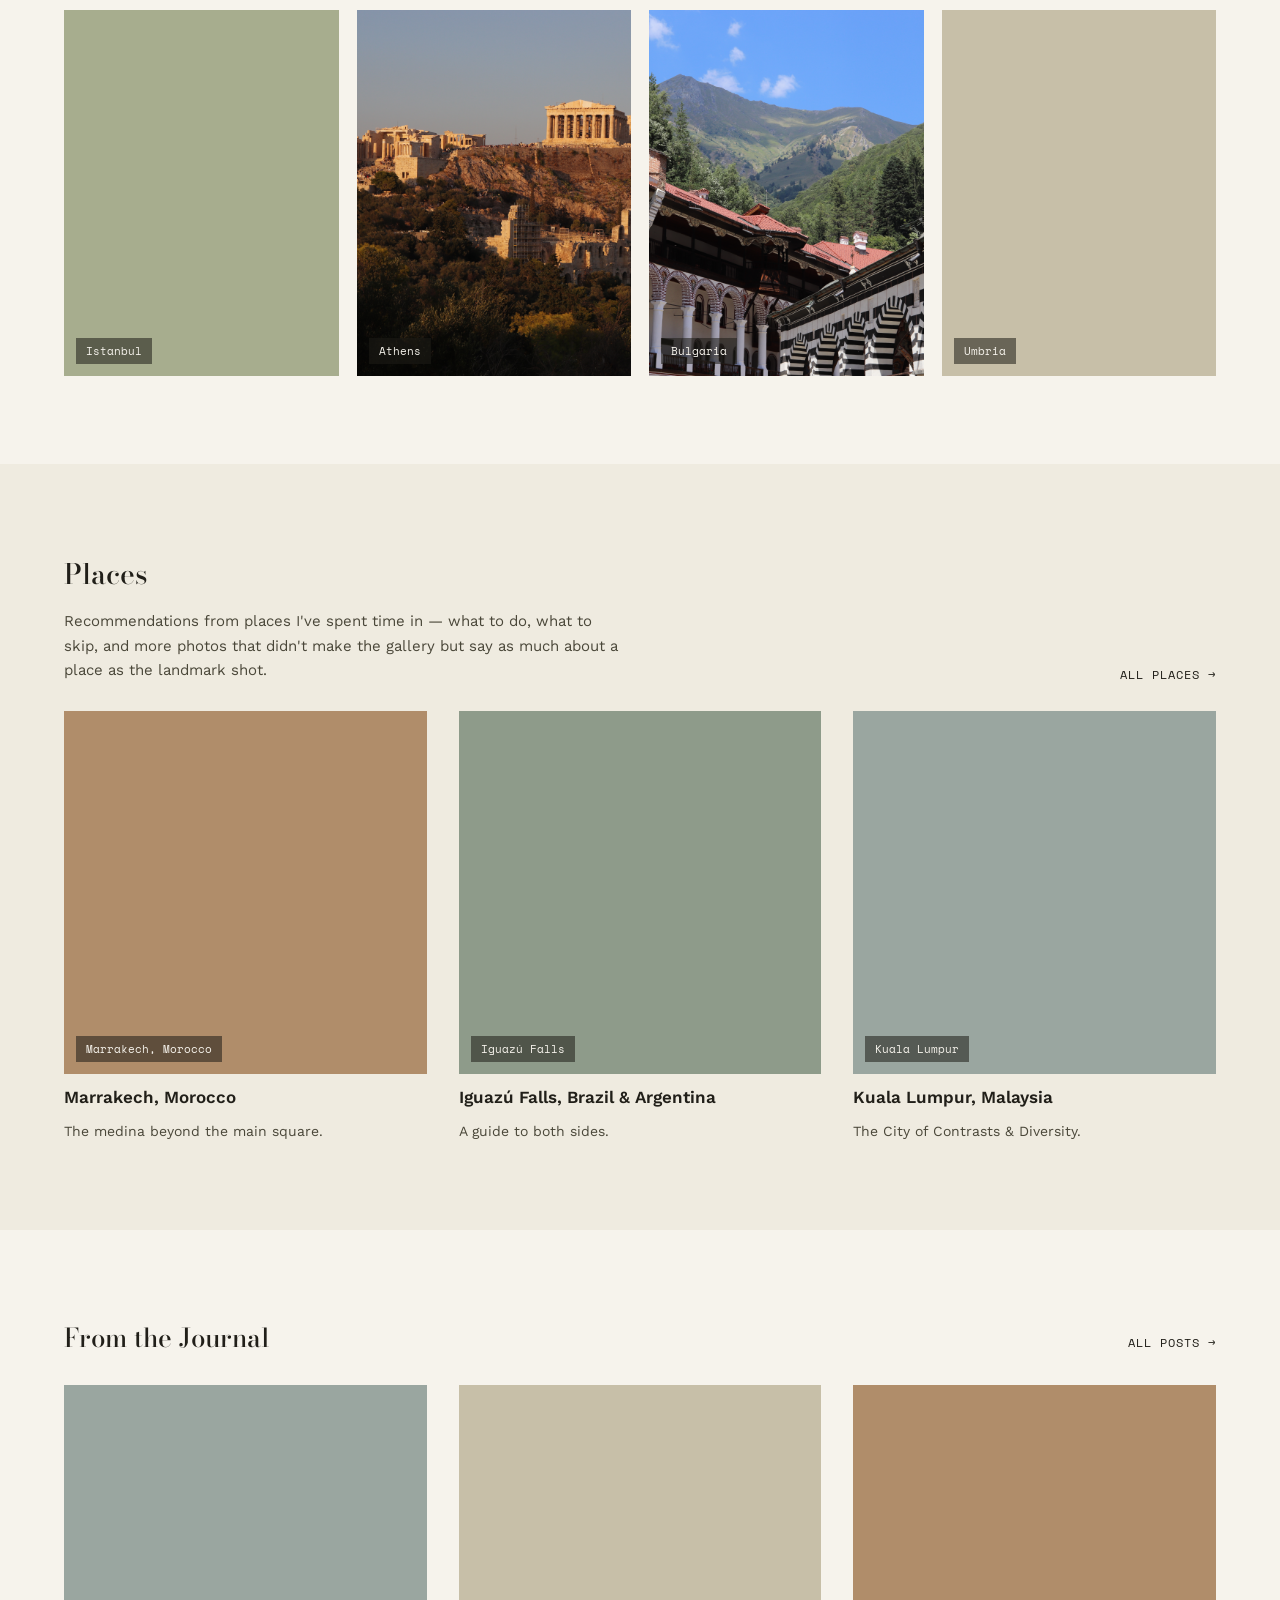
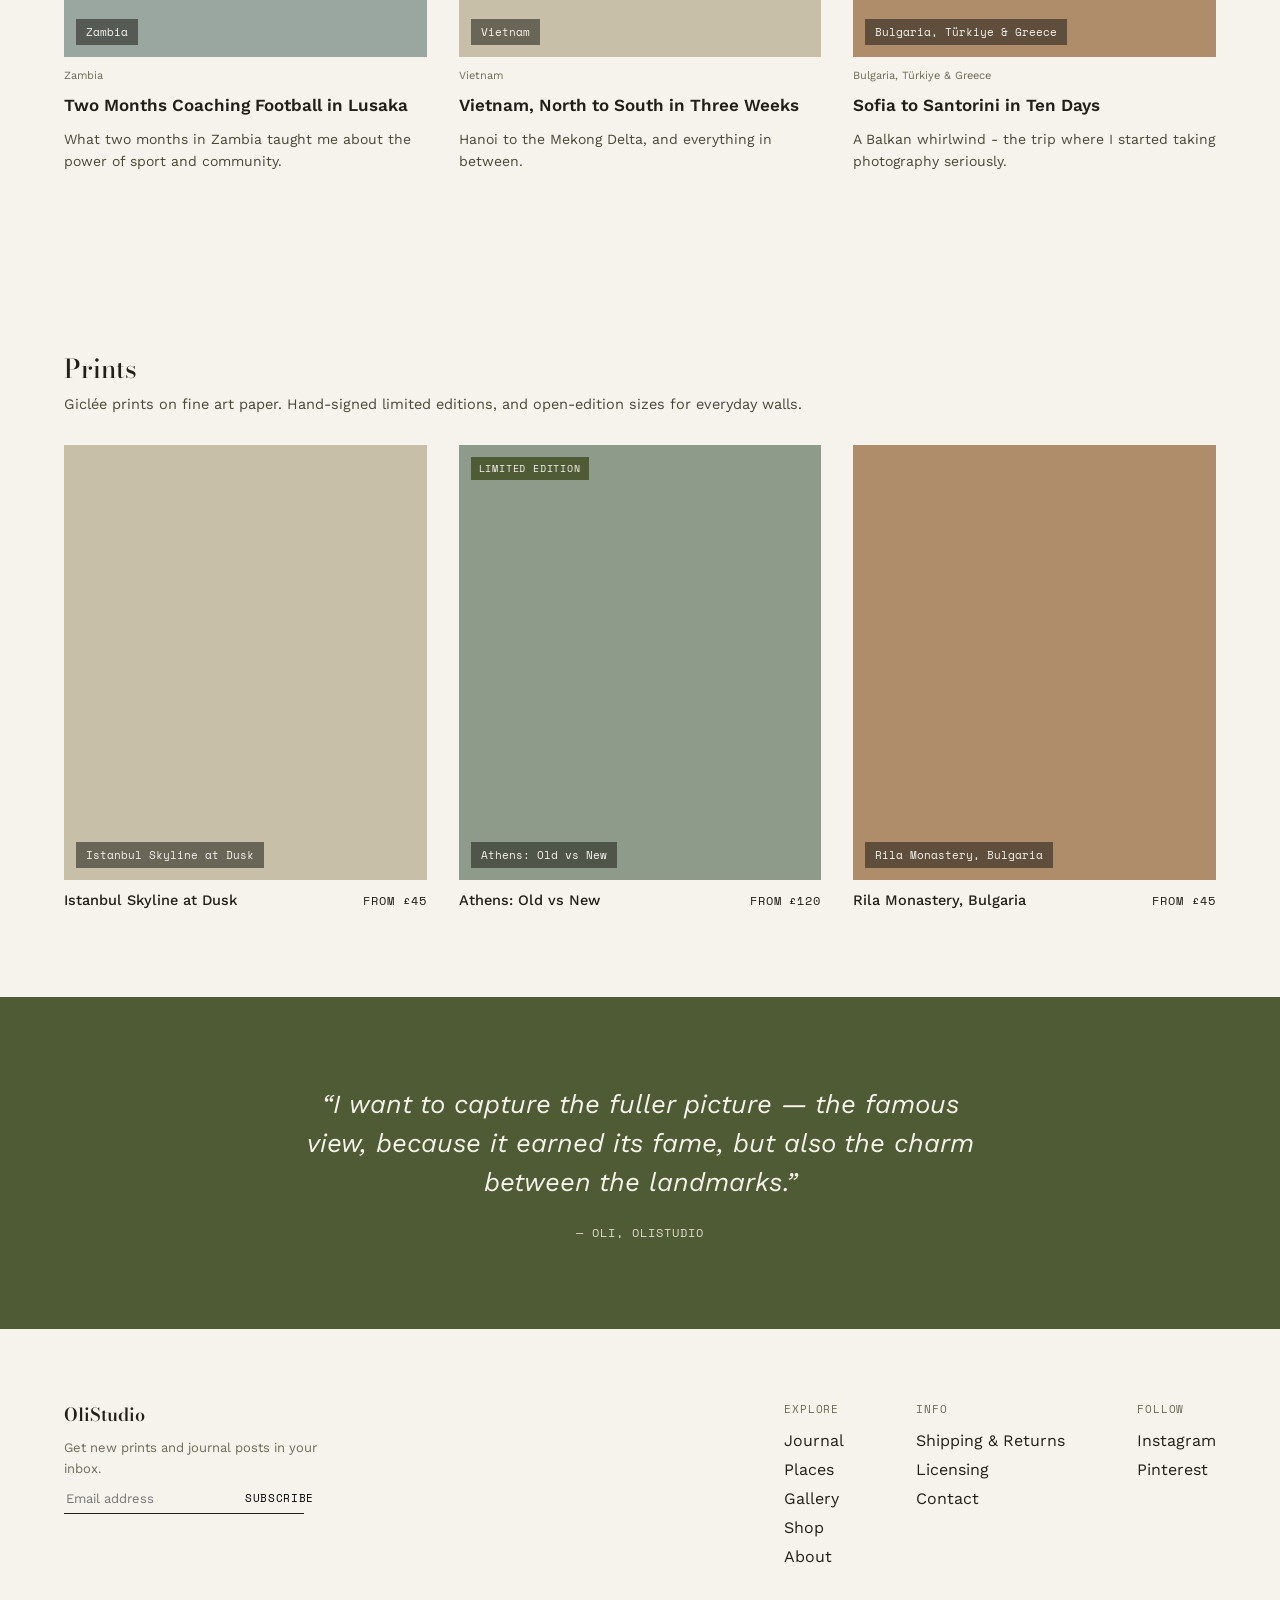
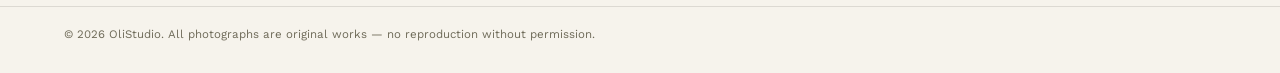
==== commit 6091e9ab: "Update place names to include 'Türkiye'" ====
--- a/index.html
+++ b/index.html
@@ -117,8 +117,8 @@
       <p>Hanoi to the Mekong Delta, and everything in between.</p>
     </a>
     <a class="card" href="journal.html" style="color: inherit;">
-      <div class="ph" style="background: #B08D6A; aspect-ratio: 4/3;"><span class="cap">Bulgaria &amp; Greece</span></div>
-      <div class="place-tag">Bulgaria, Turkey &amp; Greece</div>
+      <div class="ph" style="background: #B08D6A; aspect-ratio: 4/3;"><span class="cap">Bulgaria, Türkiye &amp; Greece</span></div>
+      <div class="place-tag">Bulgaria, Türkiye &amp; Greece</div>
       <h3>Sofia to Santorini in Ten Days</h3>
       <p>A Balkan whirlwind - the trip where I started taking photography seriously.</p>
     </a>
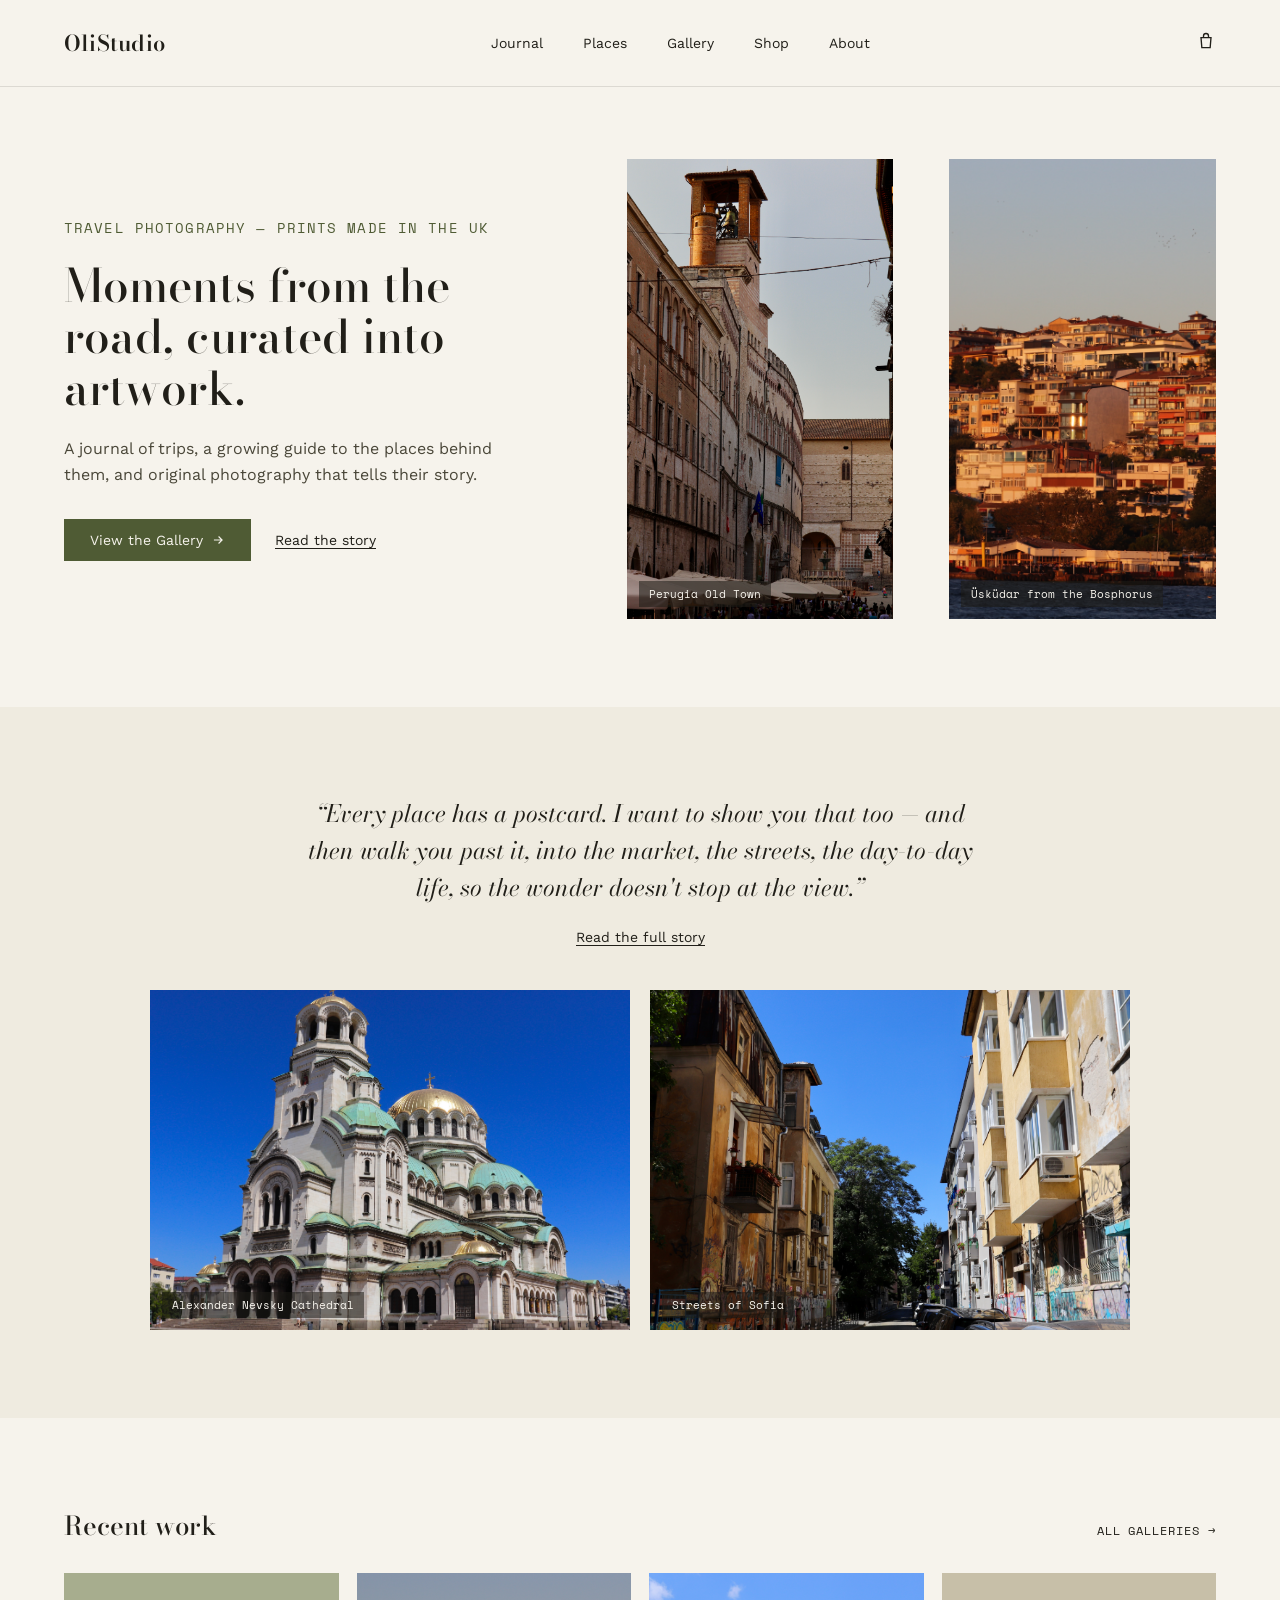
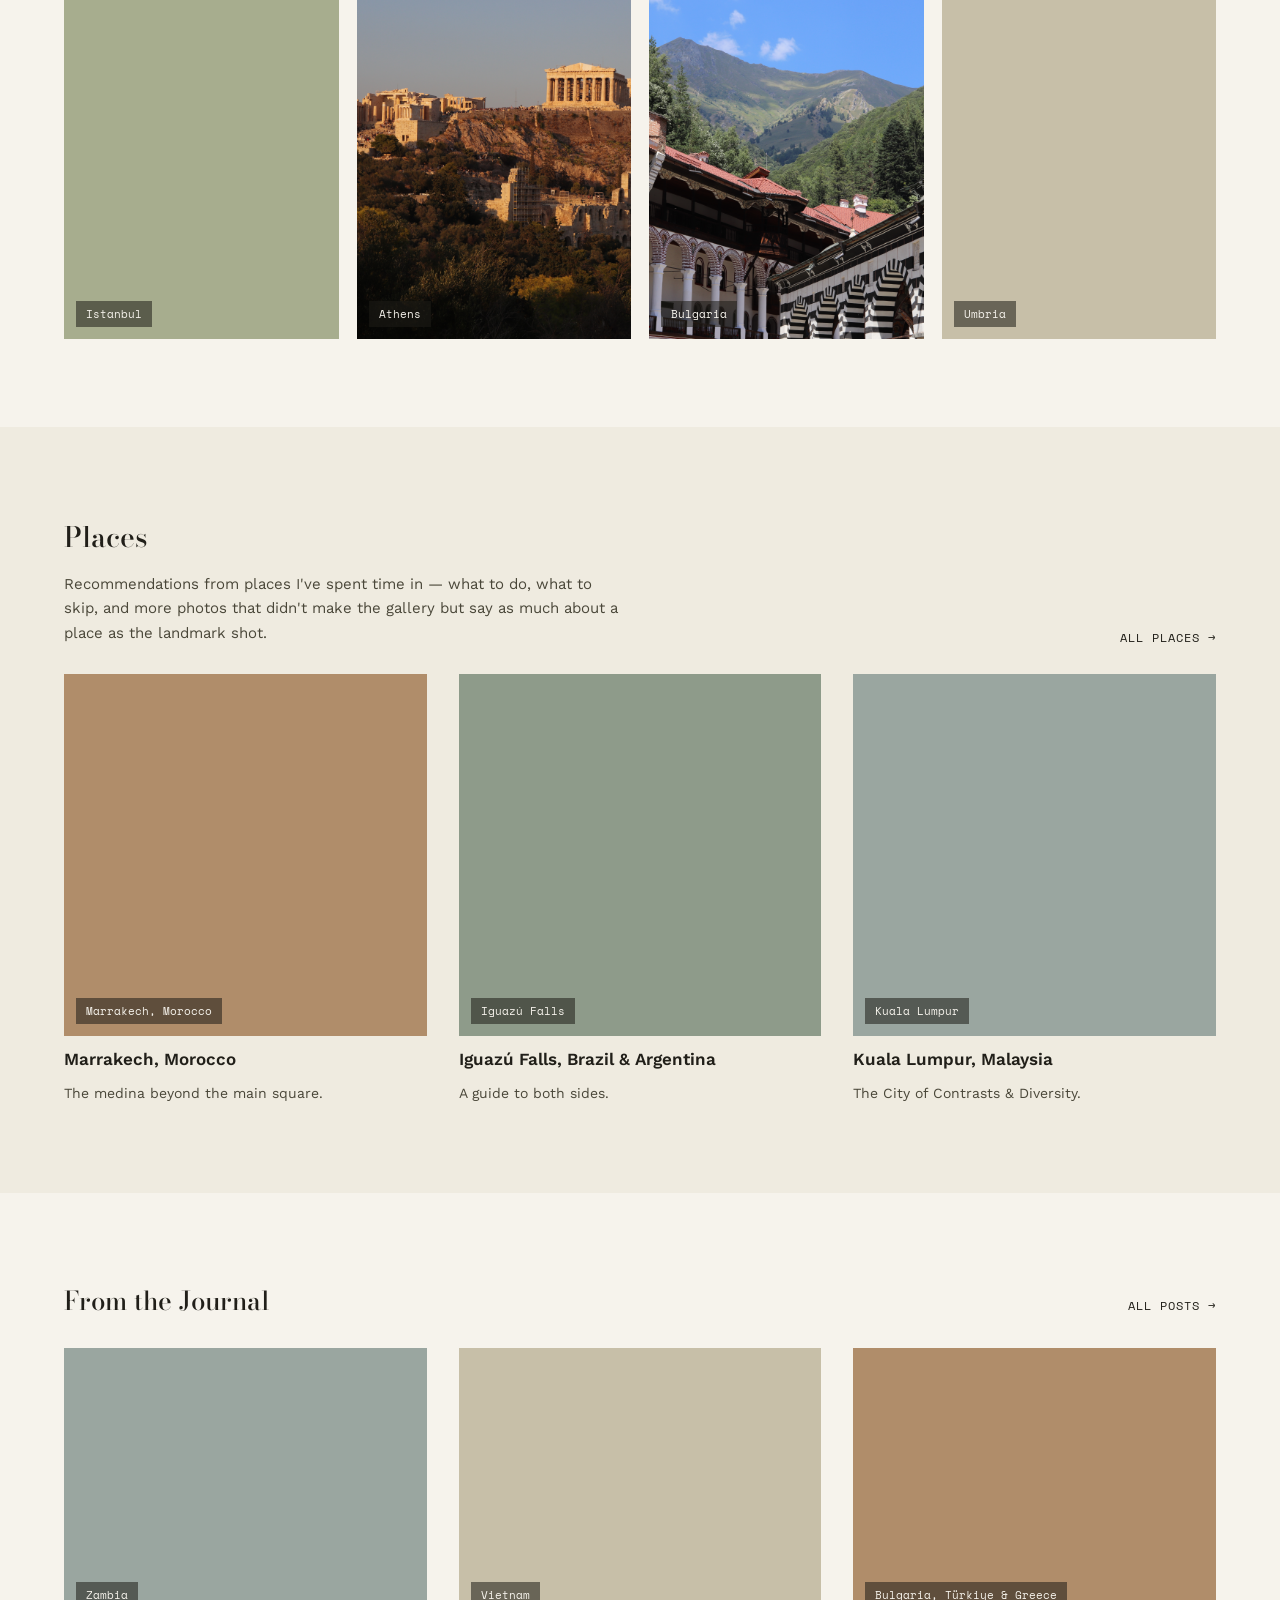
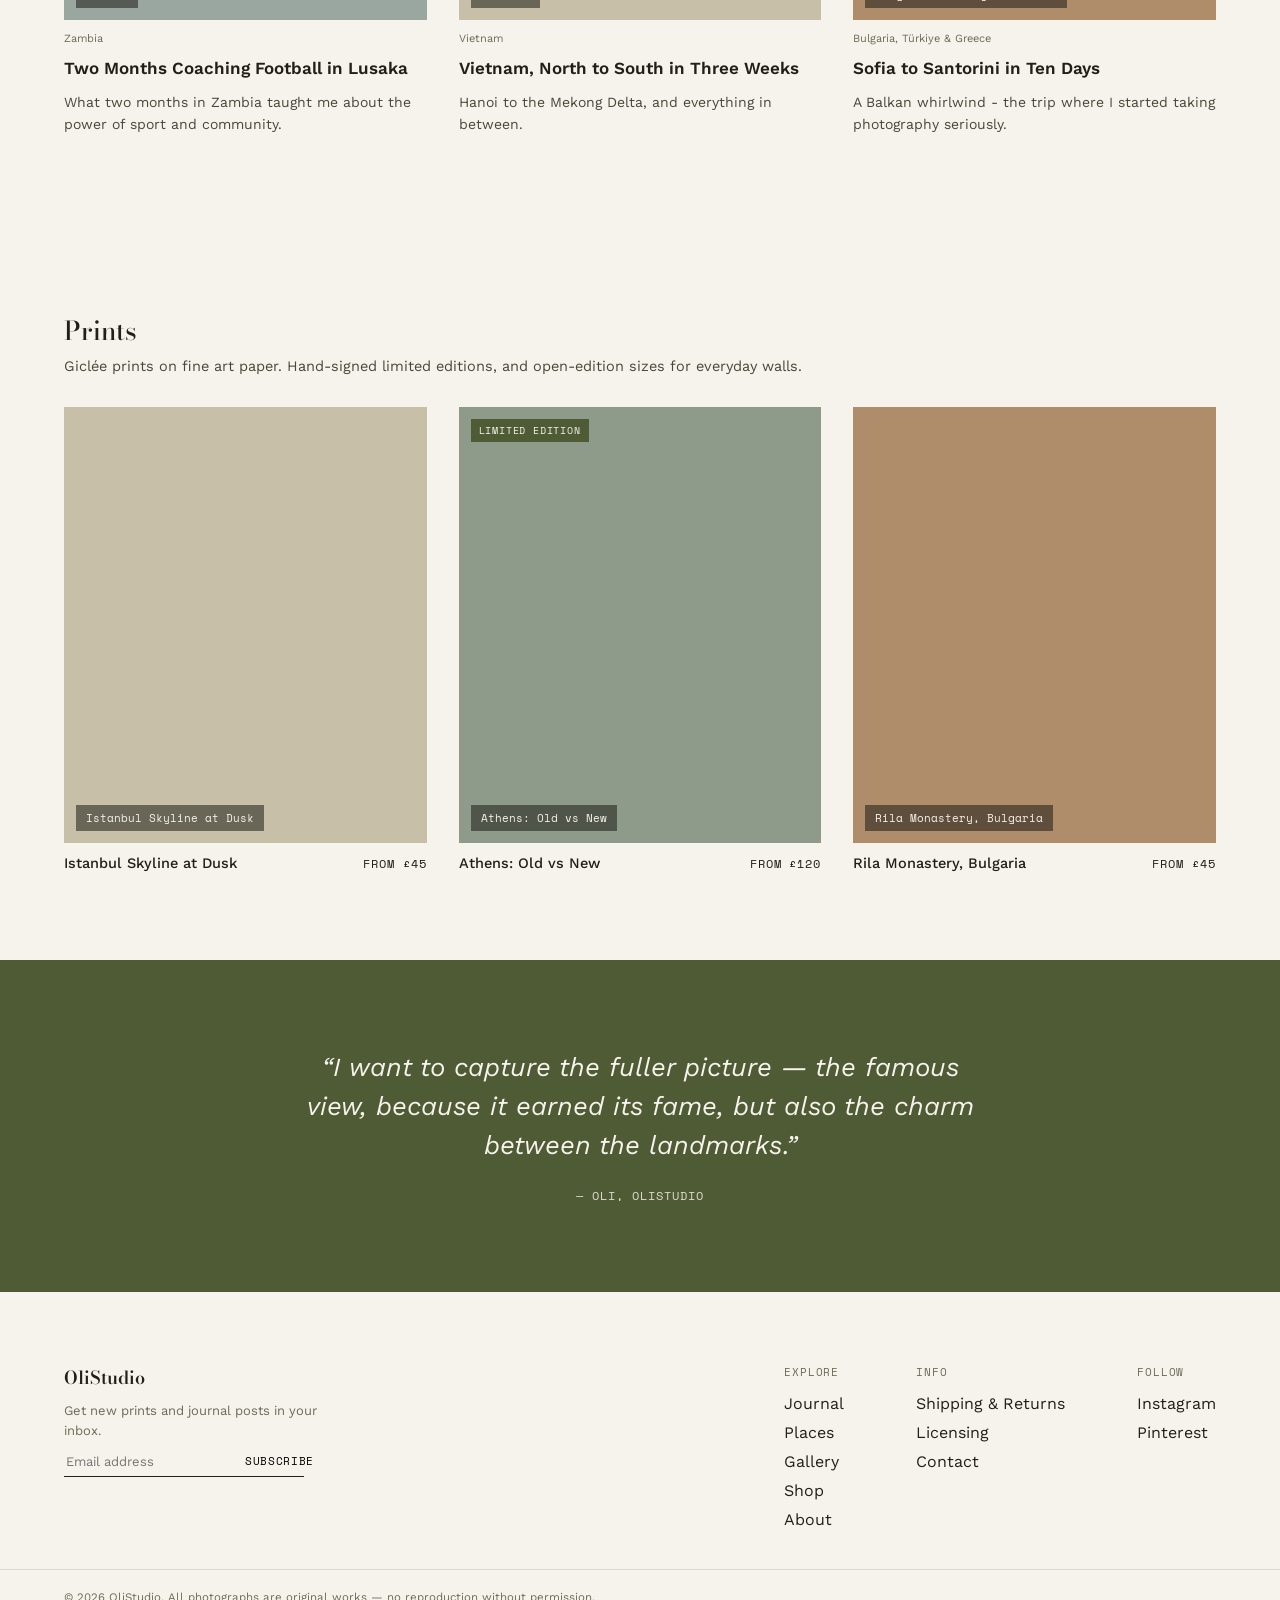
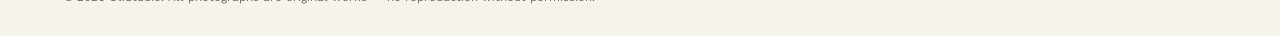
==== commit 98801447: "Update quote and image caption in index.html" ====
--- a/index.html
+++ b/index.html
@@ -44,14 +44,14 @@
 <!-- Landmark & reality -->
 <div class="section section-tint">
   <div style="max-width: 680px; margin: 0 auto 20px; text-align: center;">
-    <p class="disp" style="font-style: italic; font-size: 24px; line-height: 1.55; margin: 0;">&ldquo;Every place has a postcard. I want to show you that too &mdash; and then walk you past it, into the market, the backstreets, the conversation with someone who lives there, so the wonder doesn't stop at the view.&rdquo;</p>
+    <p class="disp" style="font-style: italic; font-size: 24px; line-height: 1.55; margin: 0;">&ldquo;Every place has a postcard. I want to show you that too &mdash; and then walk you past it, into the market, the streets, the day-to-day life, so the wonder doesn't stop at the view.&rdquo;</p>
   </div>
   <div style="text-align: center; margin-bottom: 44px;">
     <a href="about.html" class="link-underline">Read the full story</a>
   </div>
   <div class="grid-2">
     <div class="ph" style="flex: 1; background-image: url('images/IMG_2147.jpeg'); height: 340px;"><span class="cap">Alexander Nevsky Cathedral</span></div>
-    <div class="ph" style="flex: 1; background-image: url('images/IMG_2204.jpeg'); height: 340px;"><span class="cap">Sofia Side Street</span></div>
+    <div class="ph" style="flex: 1; background-image: url('images/IMG_2204.jpeg'); height: 340px;"><span class="cap">Streets of Sofia</span></div>
   </div>
 </div>
 
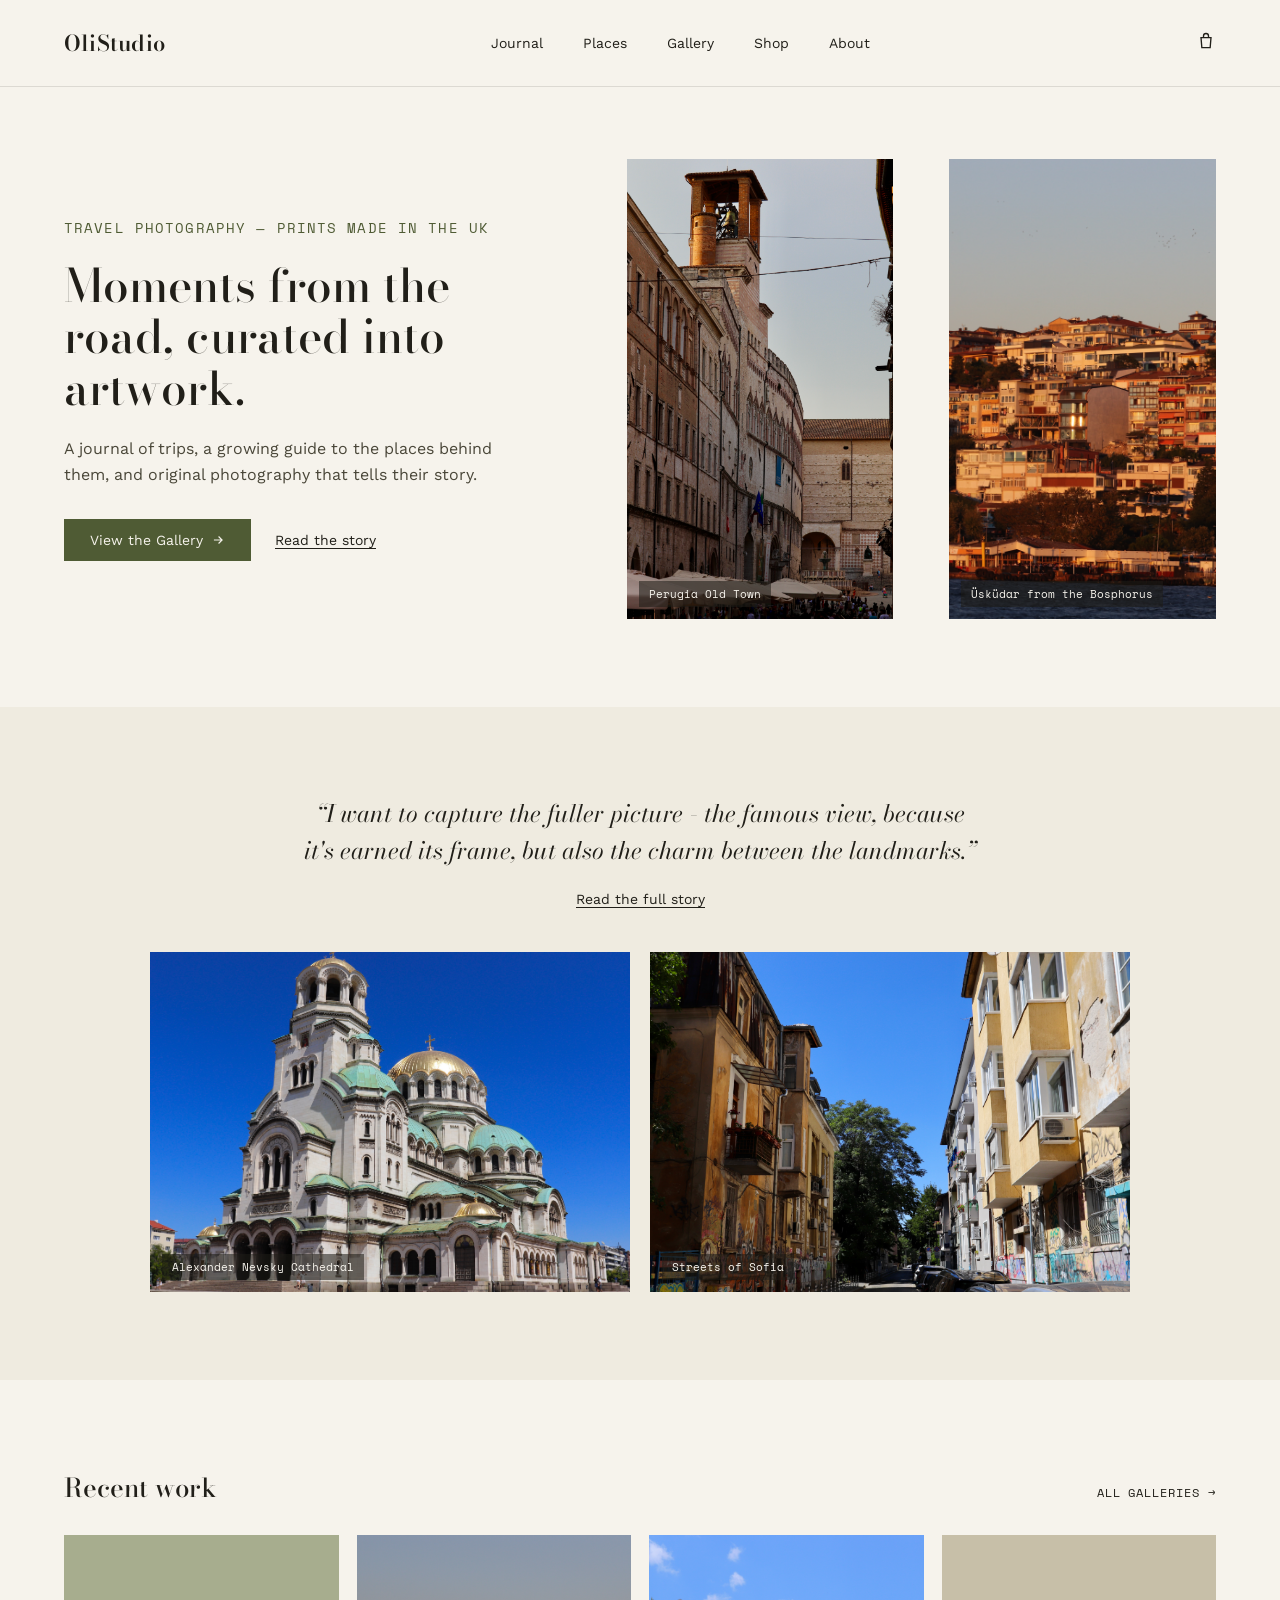
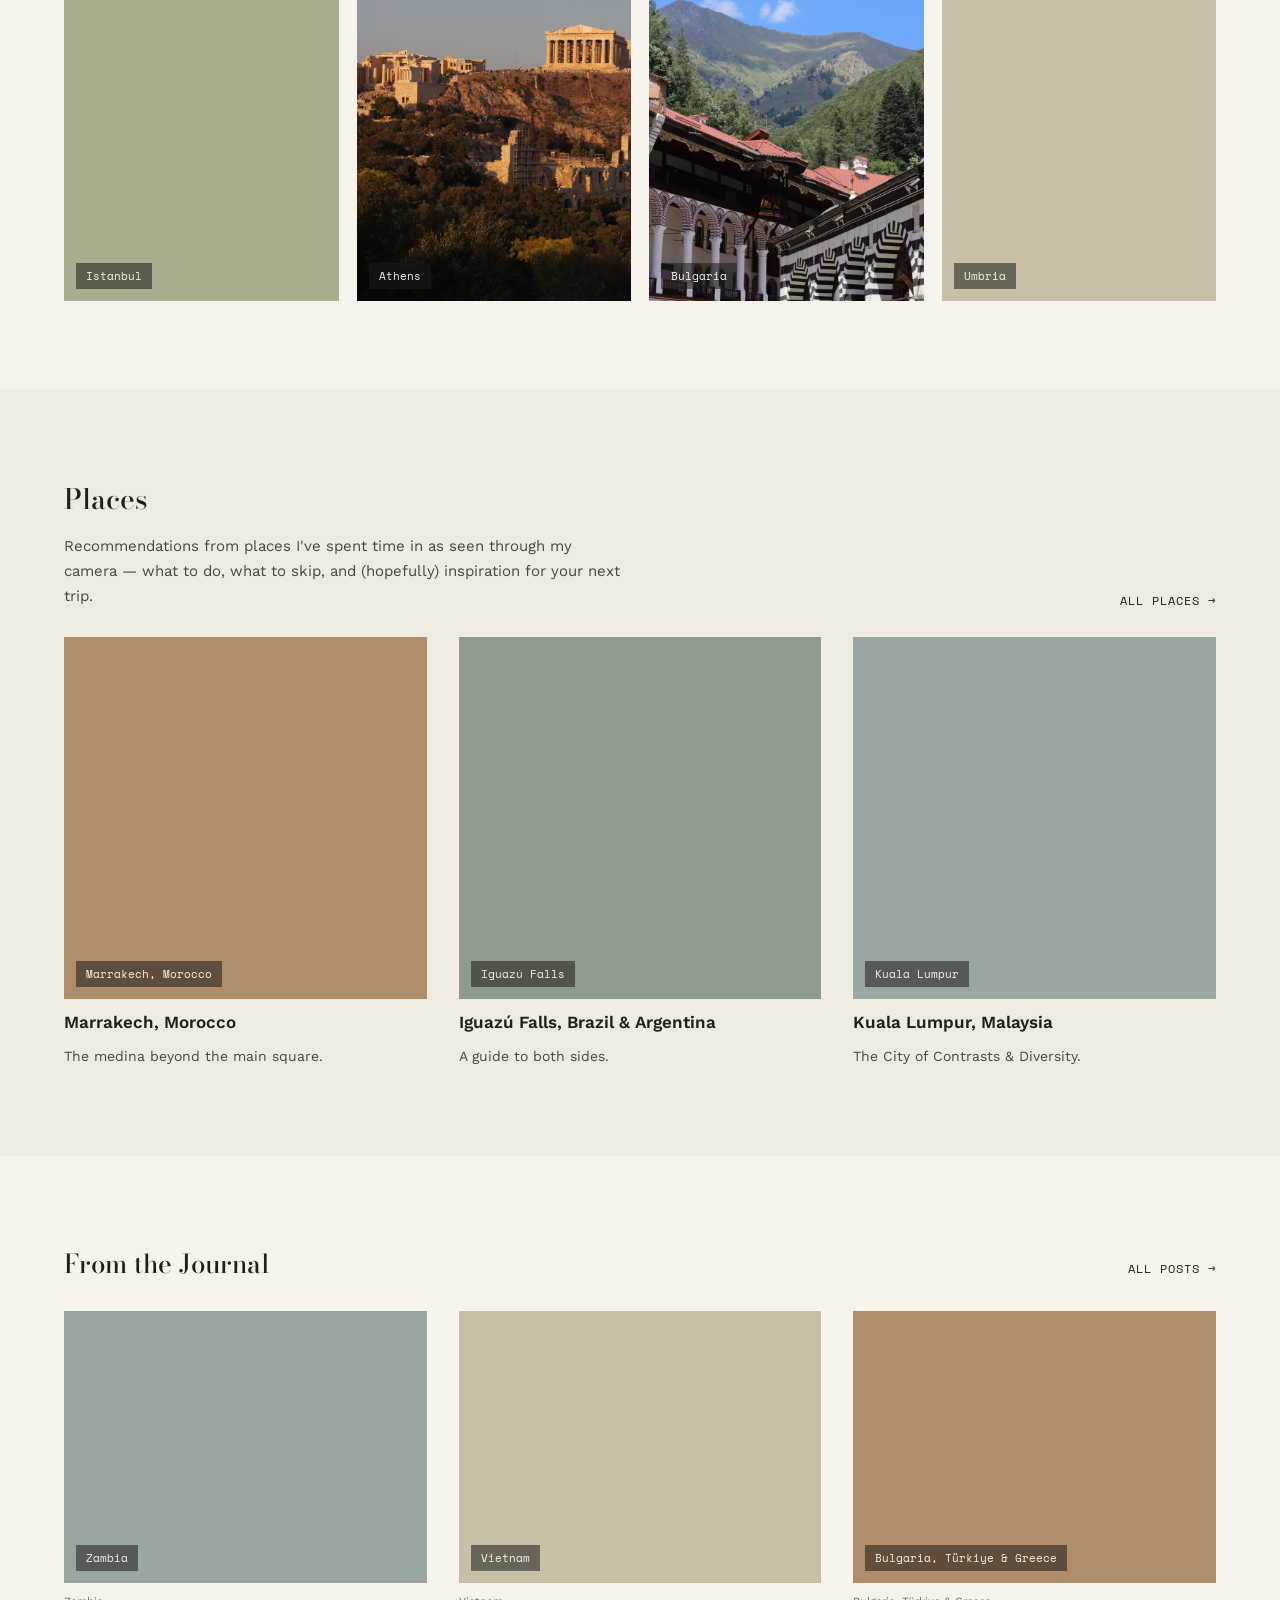
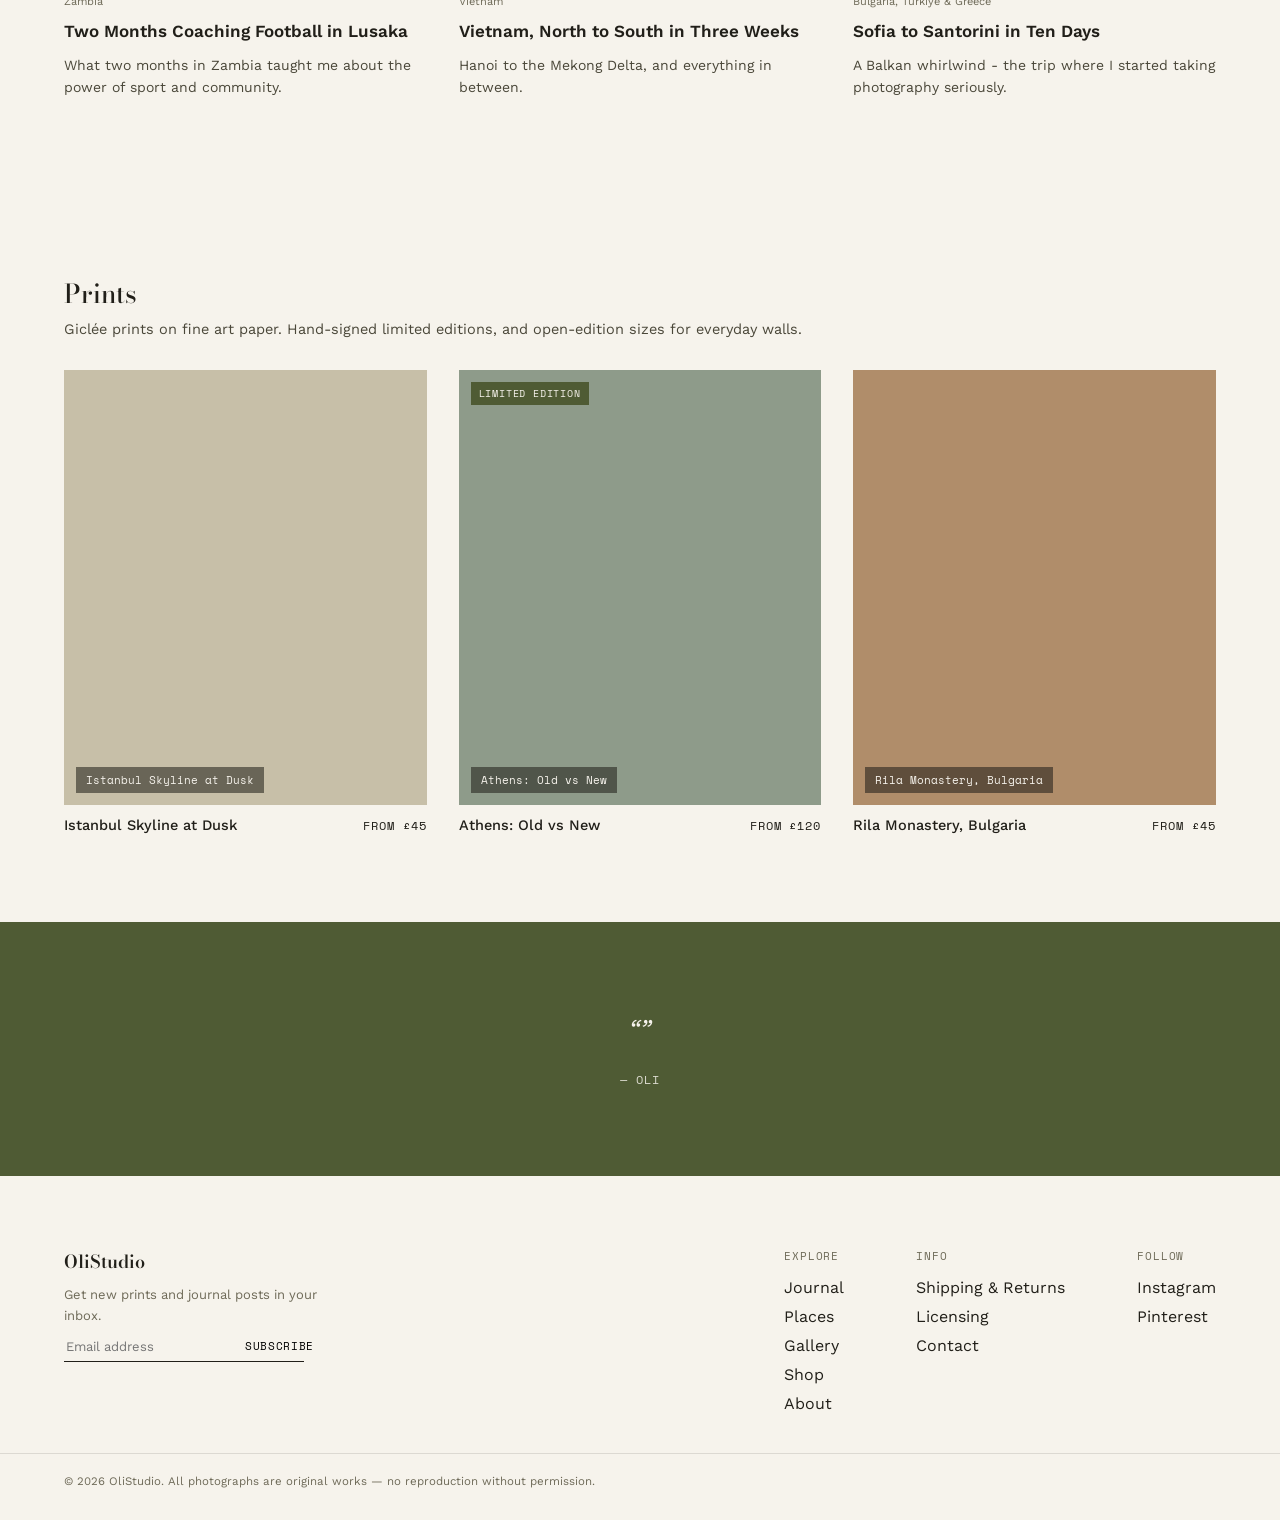
==== commit c3a0b30b: "Update quotes and descriptions in index.html" ====
--- a/index.html
+++ b/index.html
@@ -44,7 +44,7 @@
 <!-- Landmark & reality -->
 <div class="section section-tint">
   <div style="max-width: 680px; margin: 0 auto 20px; text-align: center;">
-    <p class="disp" style="font-style: italic; font-size: 24px; line-height: 1.55; margin: 0;">&ldquo;Every place has a postcard. I want to show you that too &mdash; and then walk you past it, into the market, the streets, the day-to-day life, so the wonder doesn't stop at the view.&rdquo;</p>
+    <p class="disp" style="font-style: italic; font-size: 24px; line-height: 1.55; margin: 0;">&ldquo;I want to capture the fuller picture - the famous view, because it's earned its frame, but also the charm between the landmarks.&rdquo;</p>
   </div>
   <div style="text-align: center; margin-bottom: 44px;">
     <a href="about.html" class="link-underline">Read the full story</a>
@@ -74,7 +74,7 @@
   <div class="section-head" style="align-items: flex-end;">
     <div style="display: flex; flex-direction: column; gap: 14px; max-width: 560px;">
       <h2 class="disp" style="font-size: 28px; font-weight: 500; margin: 0;">Places</h2>
-      <p style="font-size: 15px; line-height: 1.65; color: #4A4739; margin: 0;">Recommendations from places I've spent time in &mdash; what to do, what to skip, and more photos that didn't make the gallery but say as much about a place as the landmark shot.</p>
+      <p style="font-size: 15px; line-height: 1.65; color: #4A4739; margin: 0;">Recommendations from places I've spent time in as seen through my camera &mdash; what to do, what to skip, and (hopefully) inspiration for your next trip.</p>
     </div>
     <a href="places.html" class="lbl" style="font-size: 12px; white-space: nowrap;">All places &rarr;</a>
   </div>
@@ -161,8 +161,8 @@
 
 <!-- Quote band -->
 <div class="quote-band">
-  <p>&ldquo;I want to capture the fuller picture &mdash; the famous view, because it earned its fame, but also the charm between the landmarks.&rdquo;</p>
-  <span class="lbl" style="font-size: 12px; color: #F6F3EC; opacity: 0.85;">&mdash; Oli, OliStudio</span>
+  <p>&ldquo;&rdquo;</p>
+  <span class="lbl" style="font-size: 12px; color: #F6F3EC; opacity: 0.85;">&mdash; Oli</span>
 </div>
 
 <!-- Footer -->
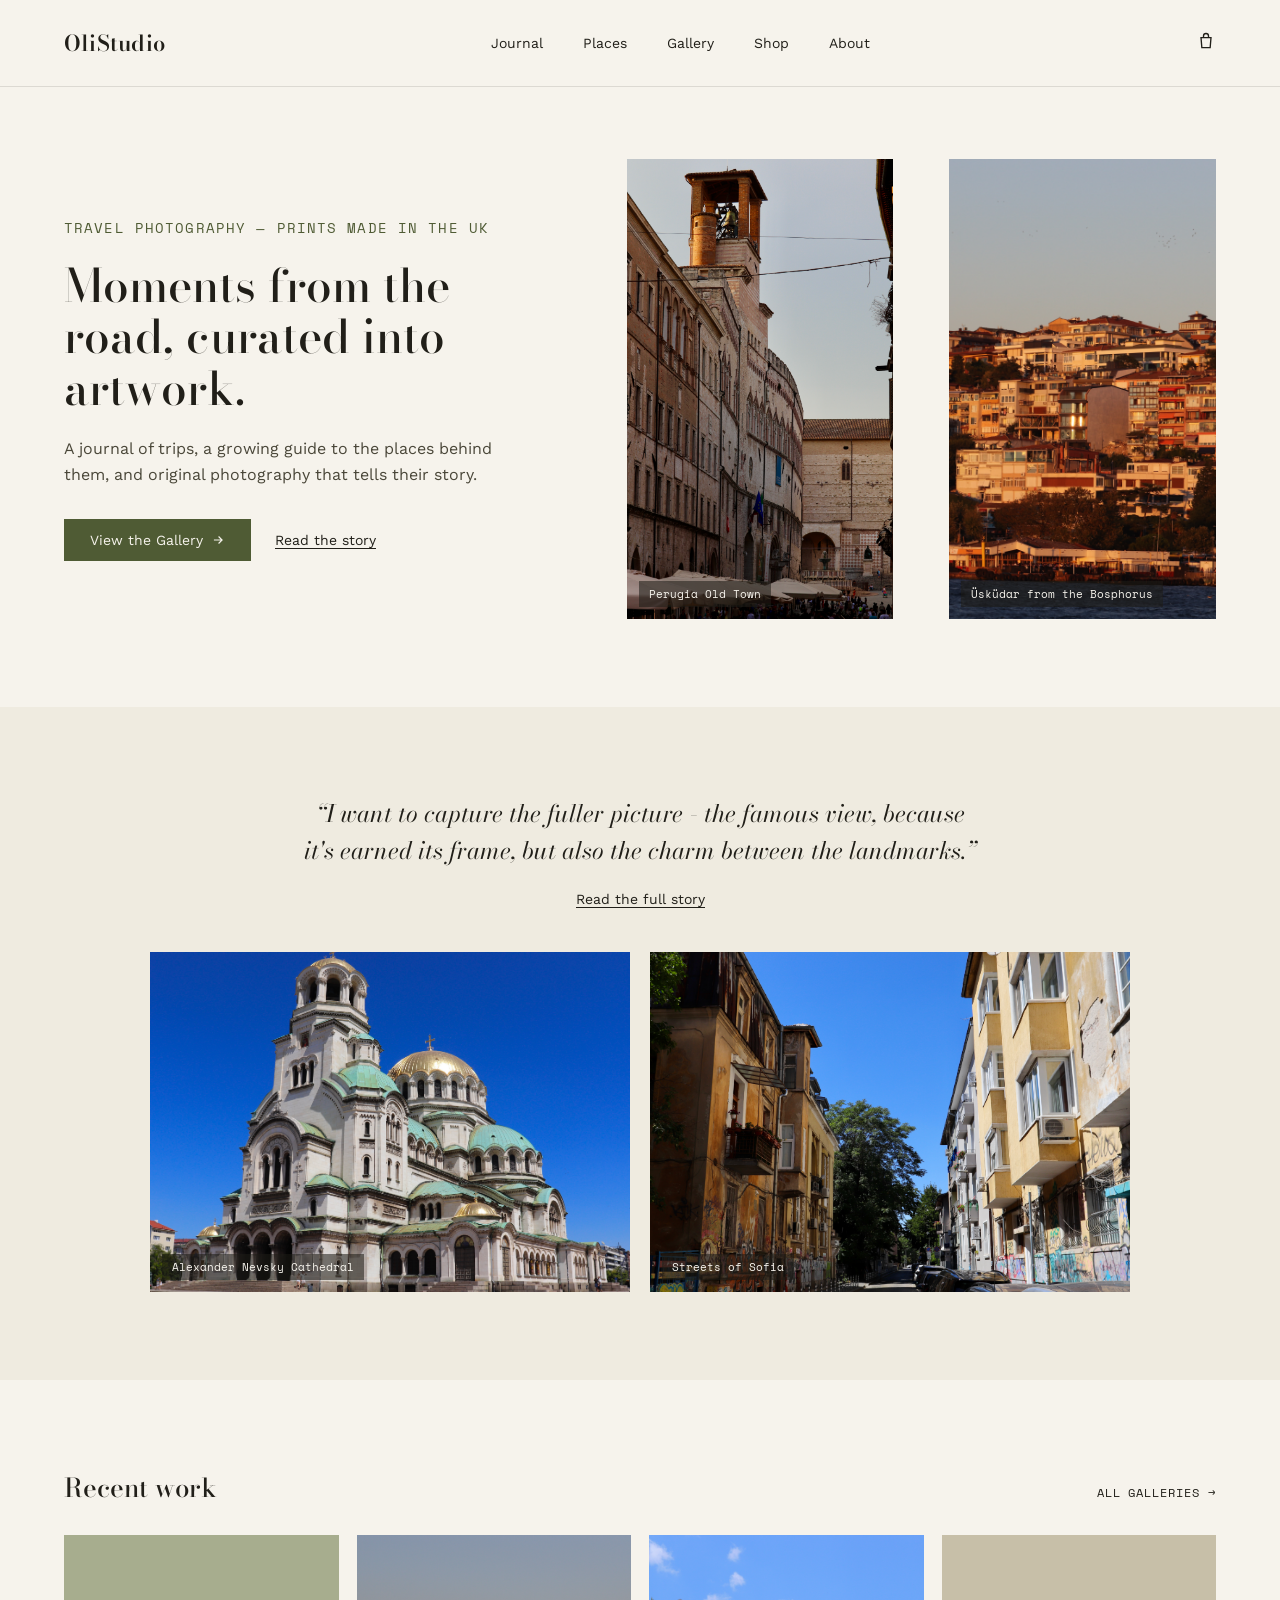
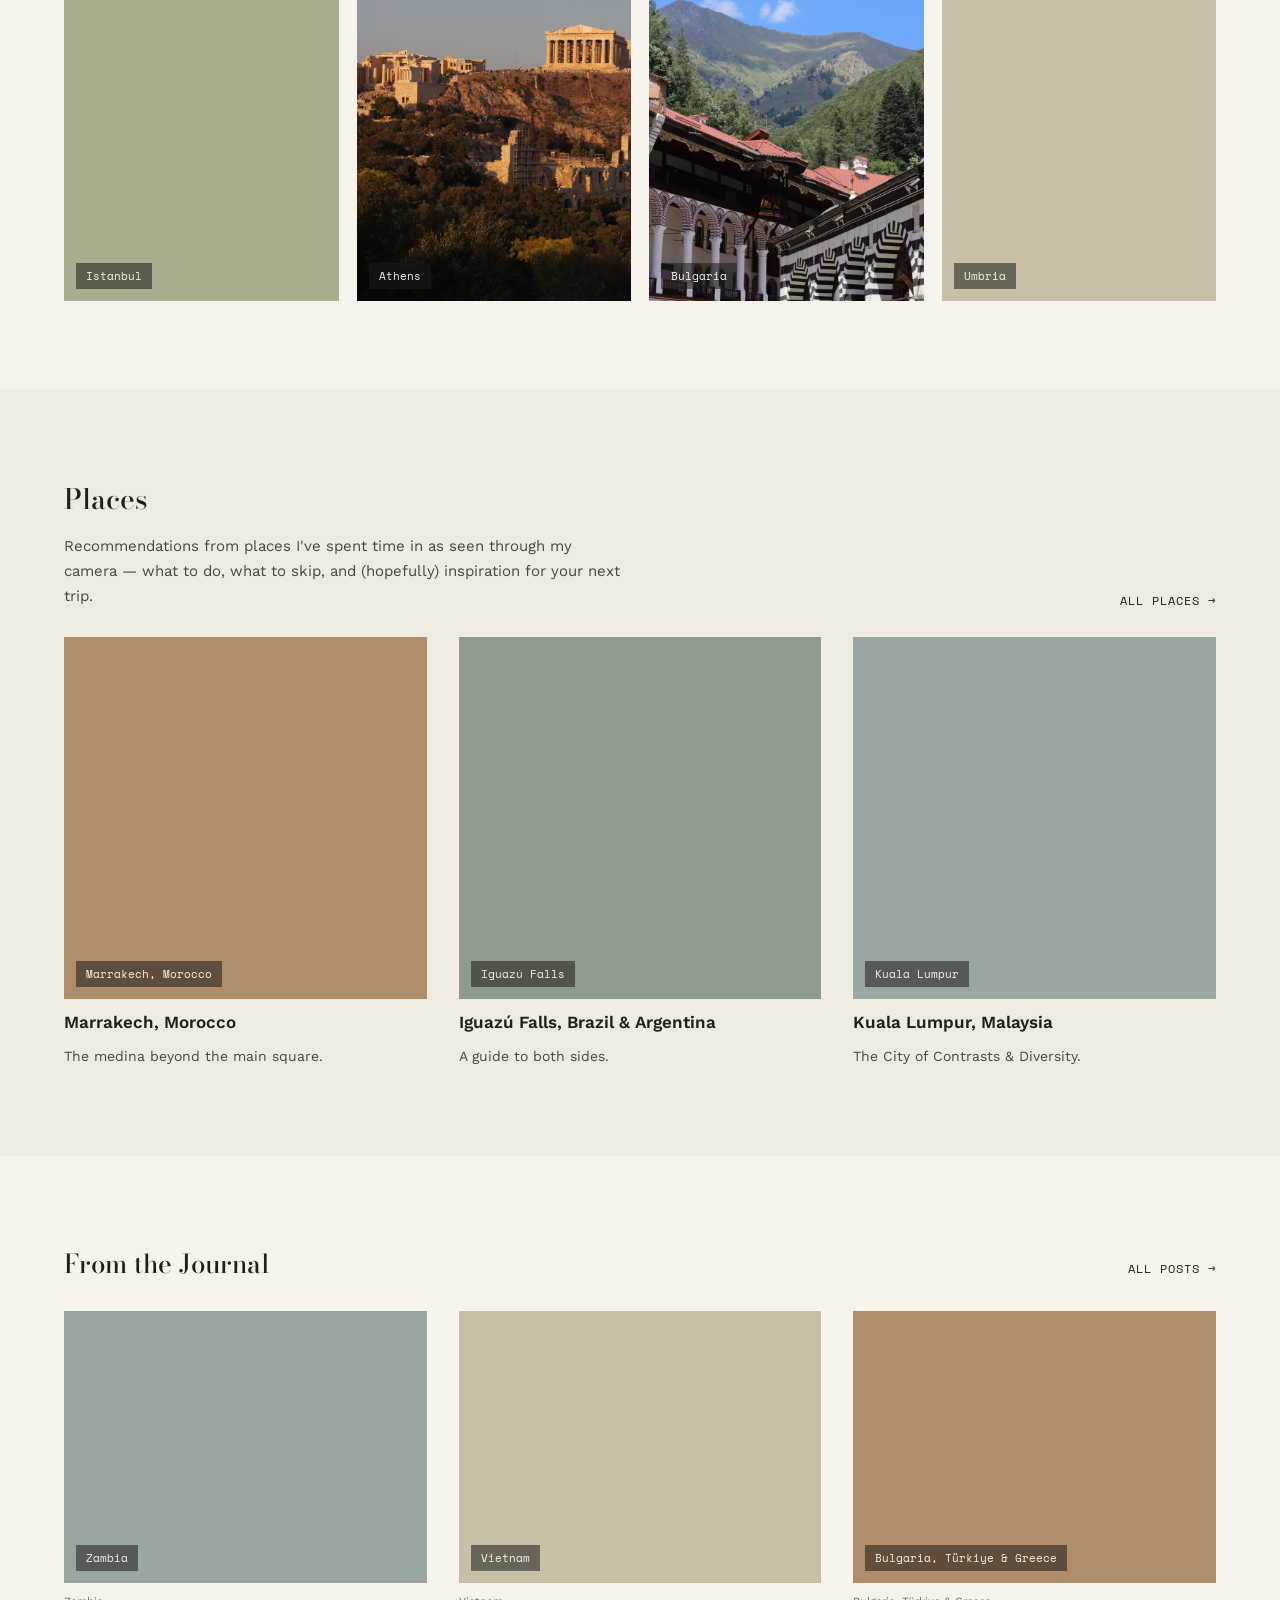
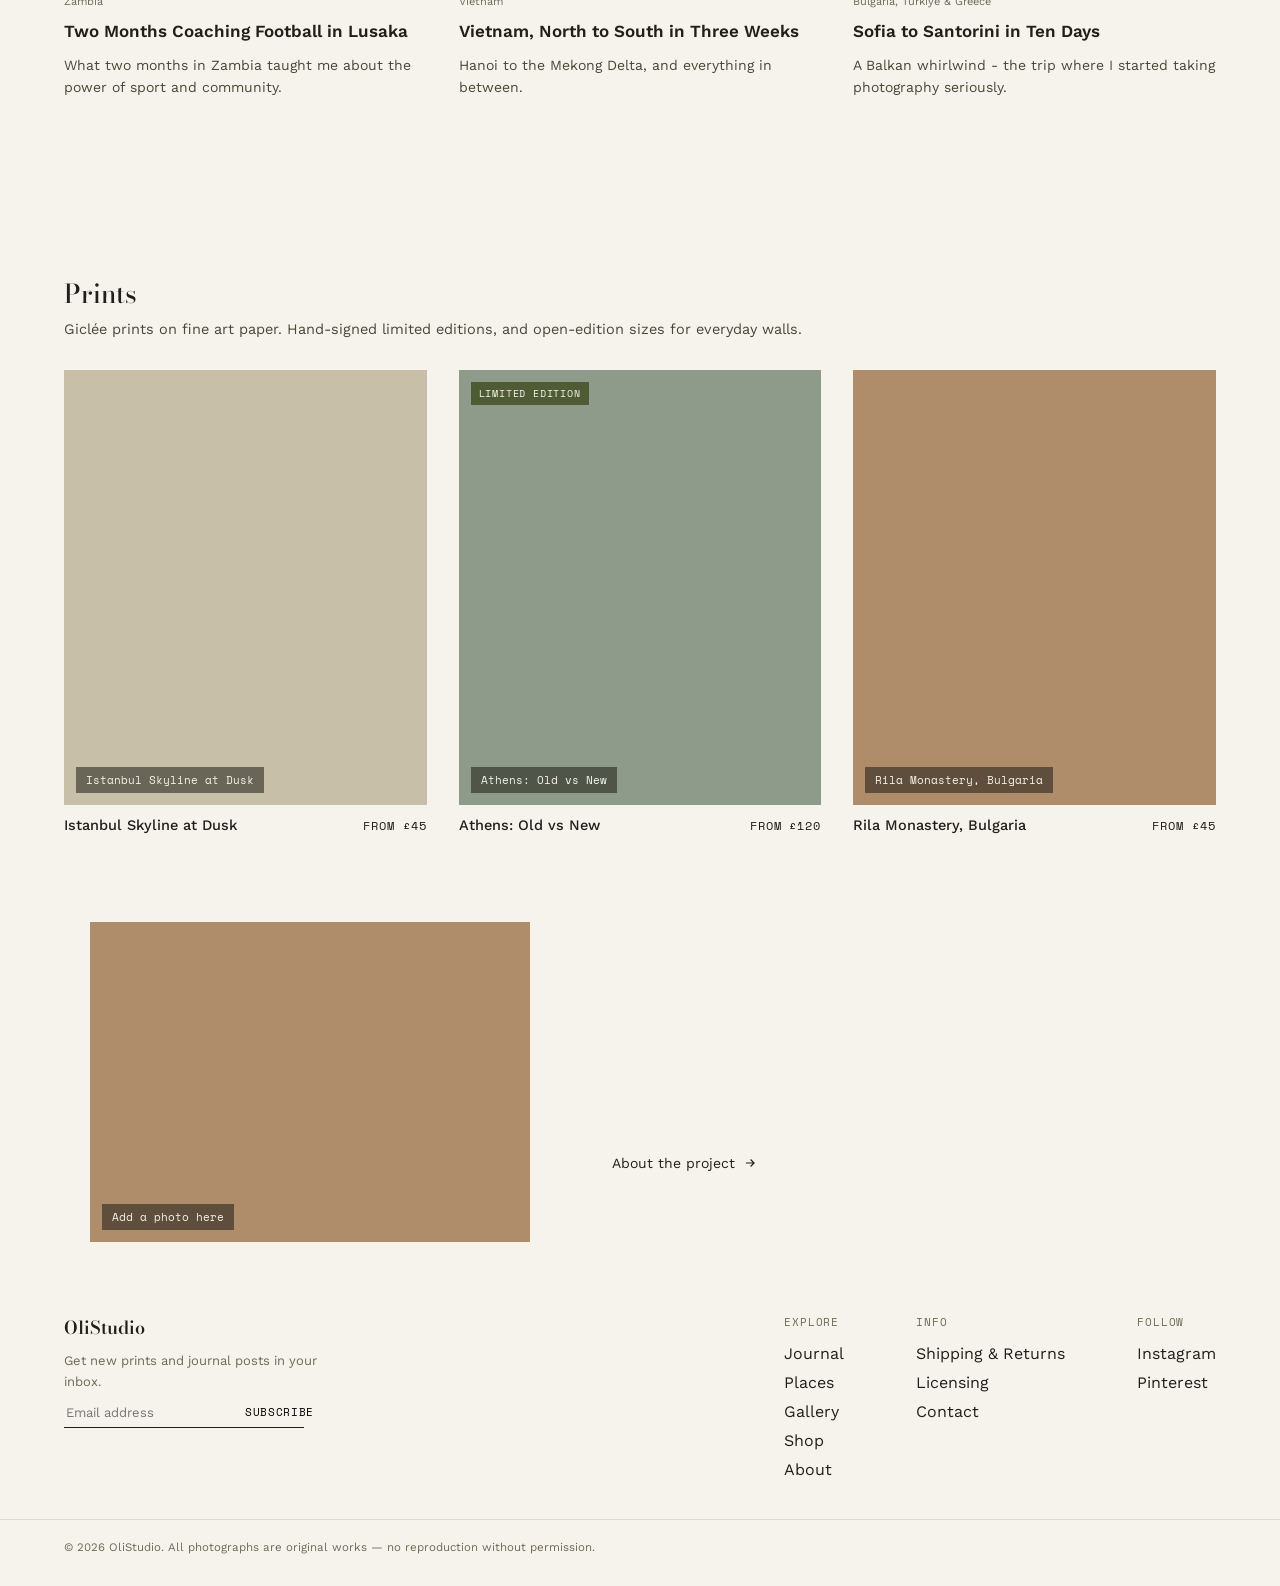
==== commit d9f0001e: "Add 'Behind the Lens' section to index.html Added a new section 'Behind the Lens' with a description" ====
--- a/index.html
+++ b/index.html
@@ -159,12 +159,20 @@
   </div>
 </div>
 
-<!-- Quote band -->
-<div class="quote-band">
-  <p>&ldquo;&rdquo;</p>
-  <span class="lbl" style="font-size: 12px; color: #F6F3EC; opacity: 0.85;">&mdash; Oli</span>
-</div>
-
+<!-- Behind the Lens -->
+<div class="lens-band">
+  <div style="display: flex; gap: 56px; align-items: center; max-width: 1100px; width: 100%; margin: 0 auto;">
+    <div class="ph" style="flex: 0 0 40%; background: #B08D6A; height: 320px;"><span class="cap">Add a photo here</span></div>
+    <div style="flex: 1; display: flex; flex-direction: column; gap: 18px; text-align: left;">
+      <span class="lbl" style="font-size: 12px; color: #F6F3EC; opacity: 0.85;">Behind the Lens</span>
+      <p class="disp" style="font-style: normal; font-weight: 500; font-size: 22px; line-height: 1.55; color: #F6F3EC; margin: 0;">I'm an amateur with a camera, nothing more &mdash; the places do the work. I just try to look a little further than the landmark shot on the way through.</p>
+      <a href="about.html" class="btn-invert" style="align-self: flex-start; margin-top: 6px;">About the project
+        <svg width="14" height="14" viewBox="0 0 24 24" fill="none" stroke="#211F19" stroke-width="2"><path d="M5 12h14M13 6l6 6-6 6"/></svg>
+      </a>
+    </div>
+  </div>
+</div>
+  
 <!-- Footer -->
 <footer class="site-footer">
   <div class="col" style="max-width: 260px;">
--- a/css/style.css
+++ b/css/style.css
@@ -81,6 +81,19 @@
 }
 .link-underline { font-size: 14px; border-bottom: 1px solid #211F19; }
 
+.btn-invert {
+  background: #F6F3EC;
+  color: #211F19;
+  padding: 13px 26px;
+  font-size: 14px;
+  display: inline-flex;
+  align-items: center;
+  gap: 8px;
+  border: none;
+  cursor: pointer;
+  font-family: 'Work Sans', sans-serif;
+}
+
 /* Sections */
 .section { padding: 88px 64px; }
 .section-tint { background: #EFEBE0; }
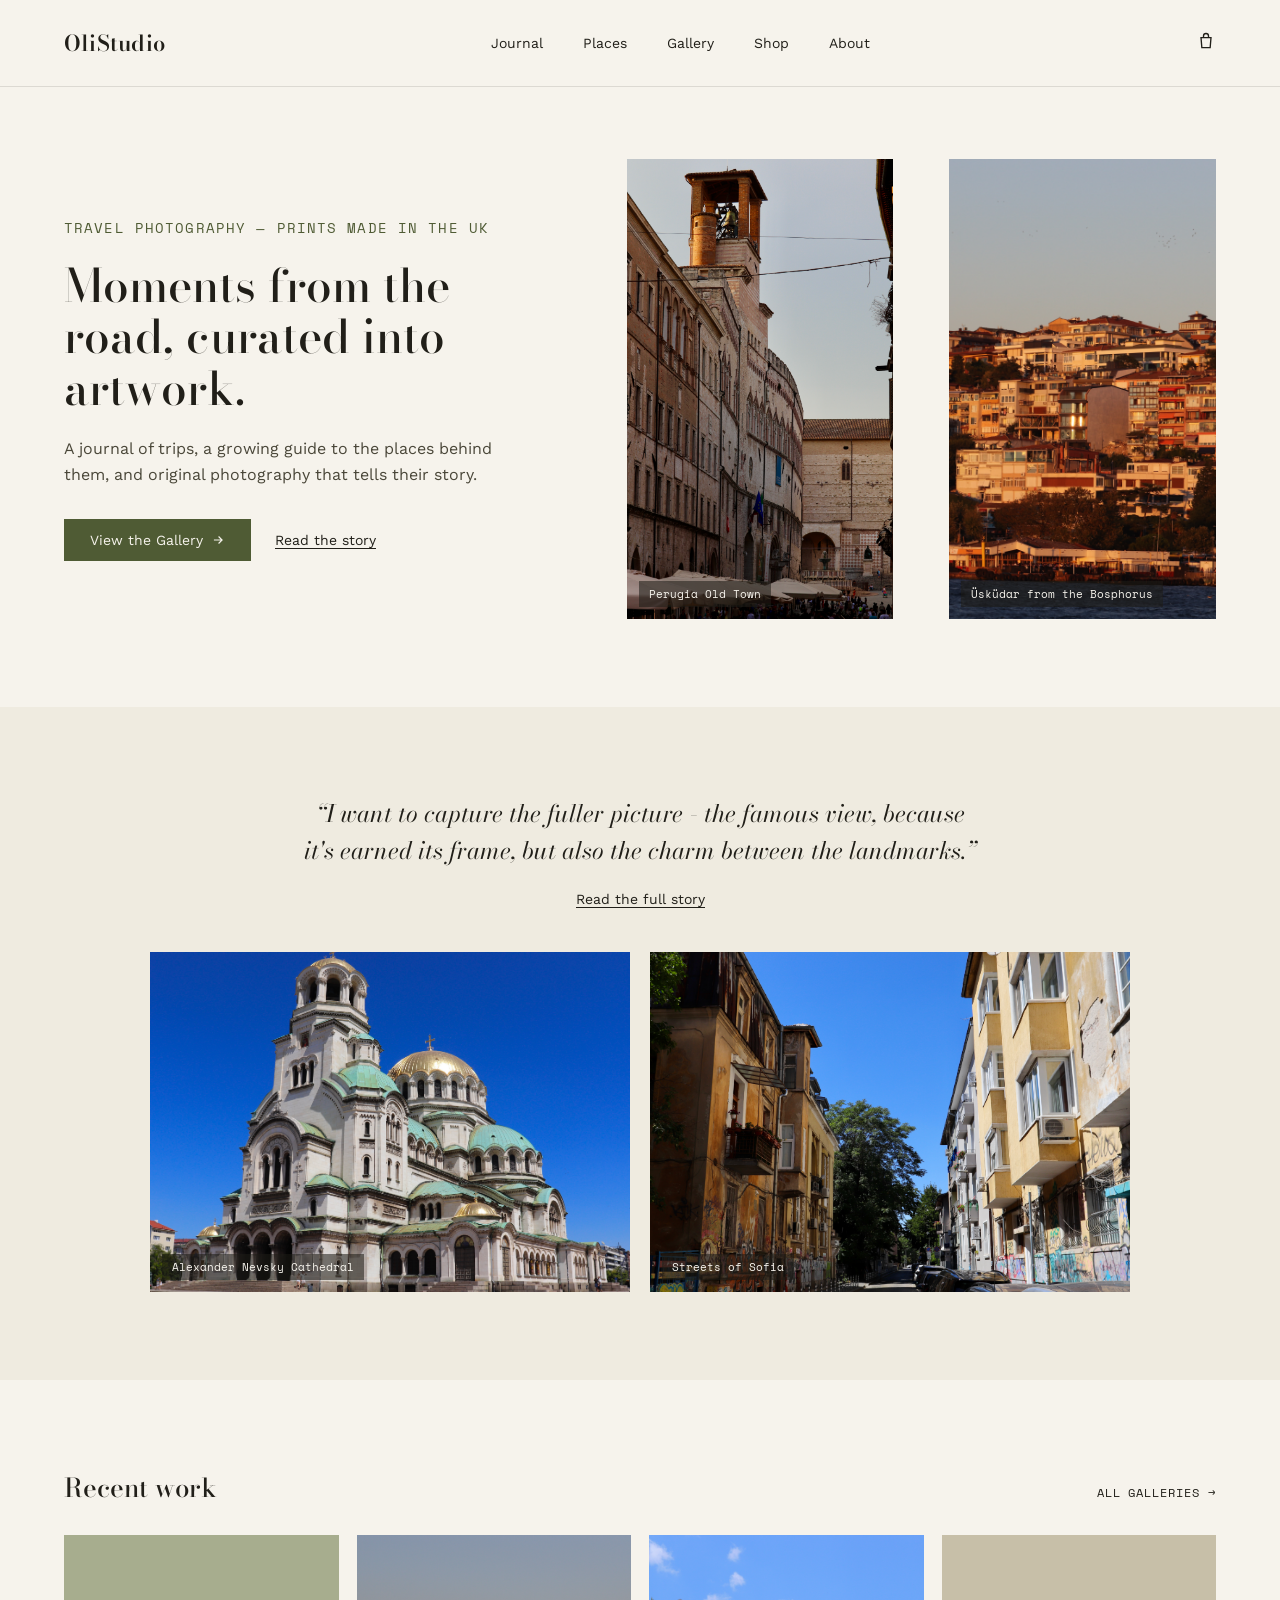
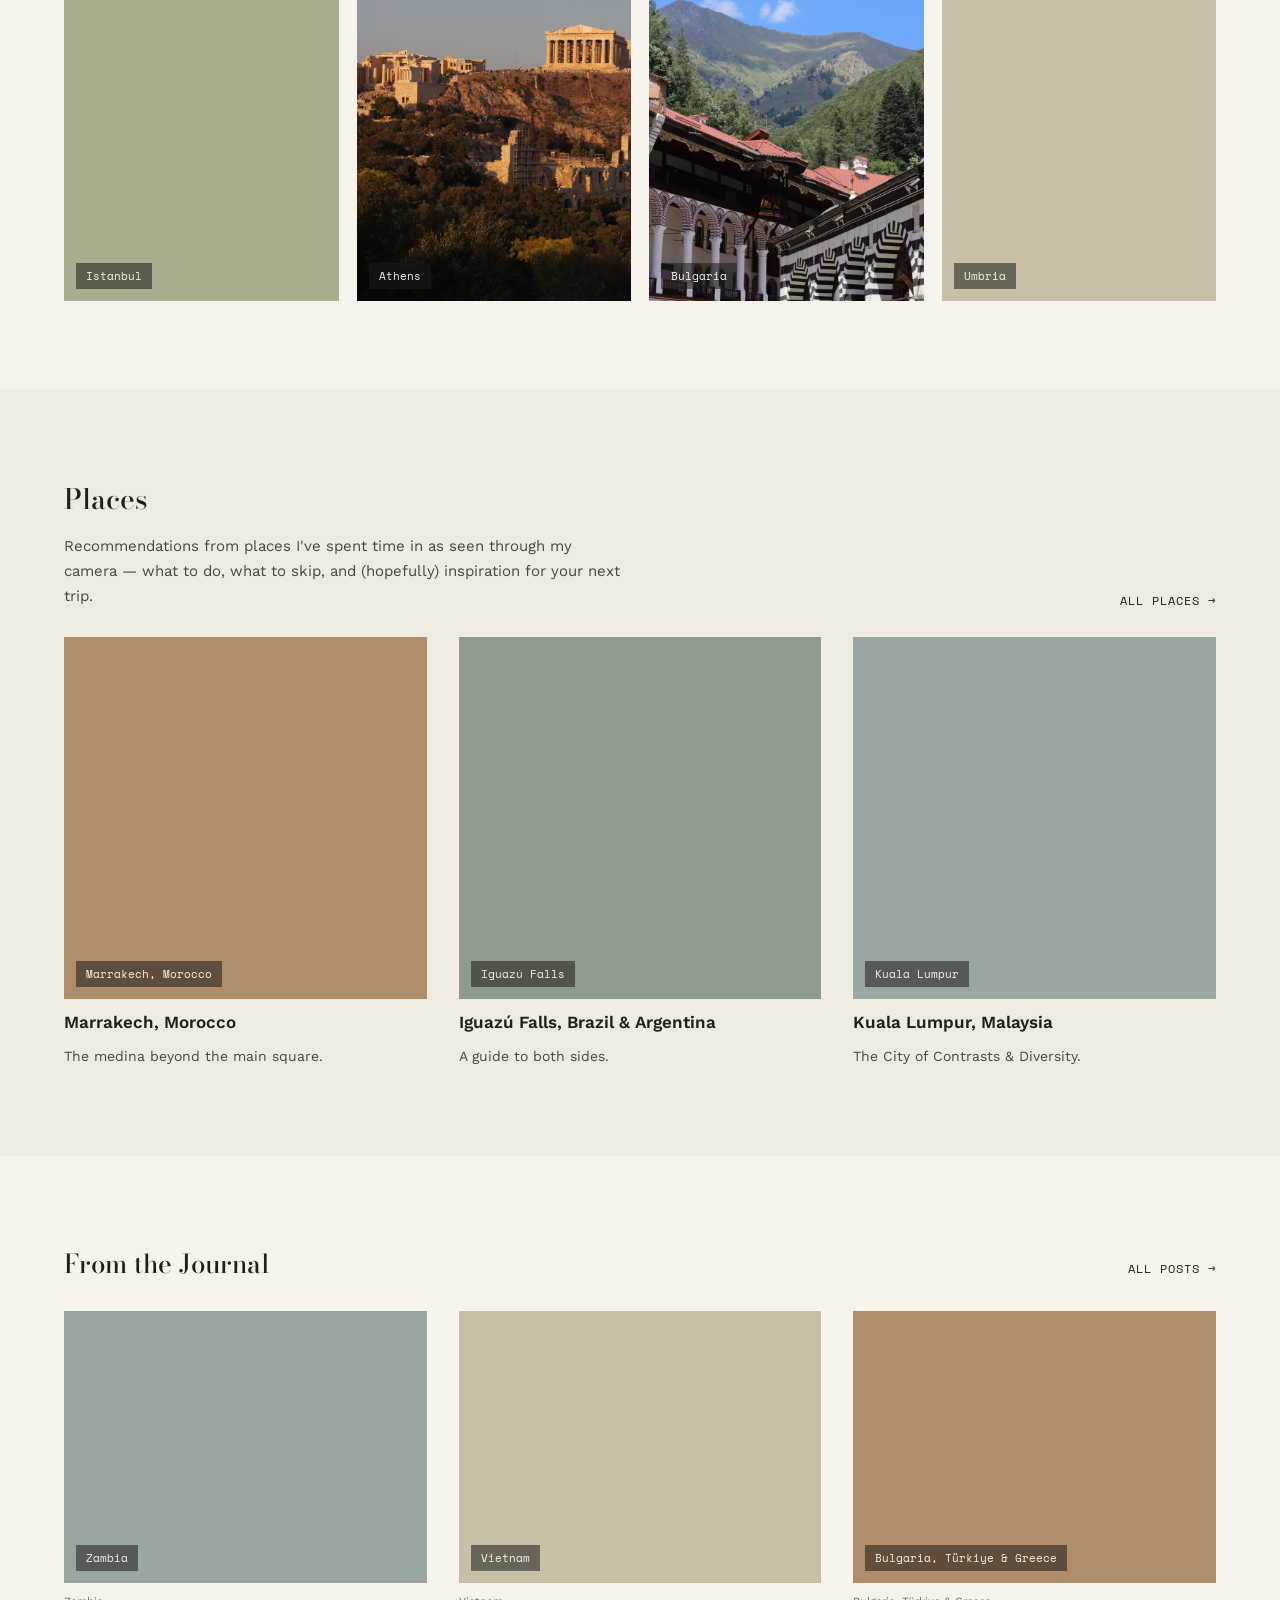
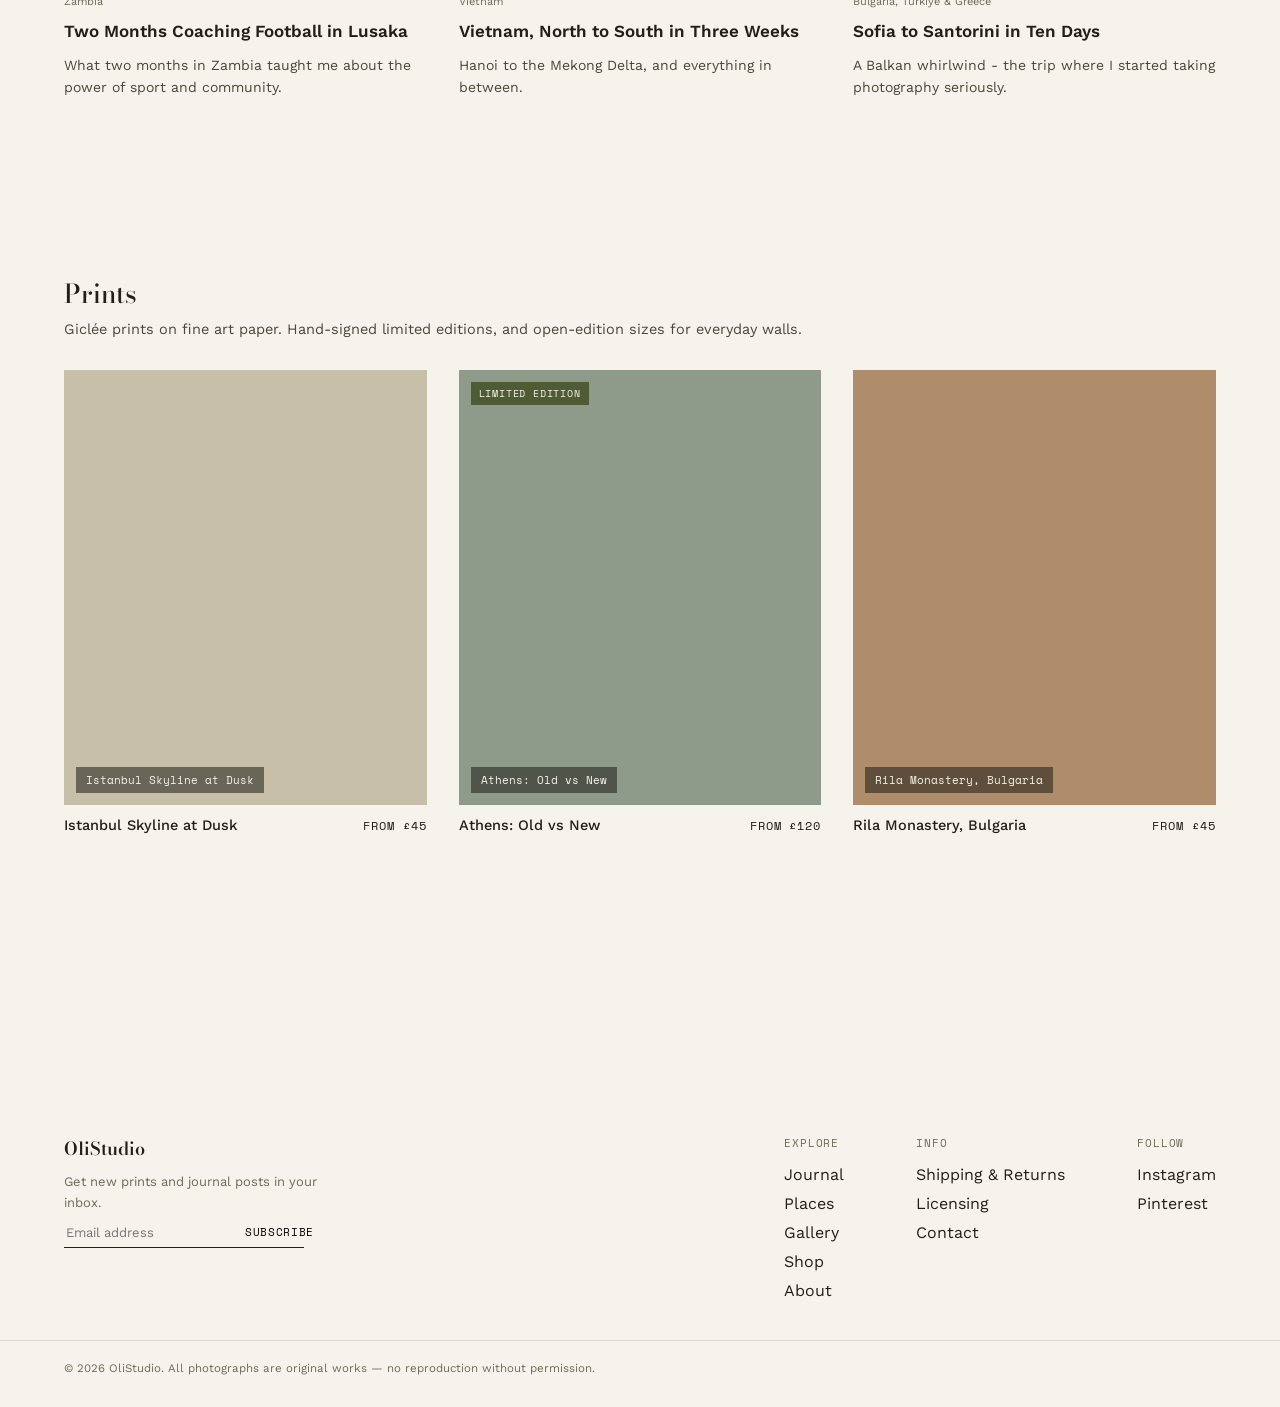
==== commit 1d6b7eda: "Refactor 'Behind the Lens' section layout Removed the original layout for the 'Behind the Lens' sect" ====
--- a/index.html
+++ b/index.html
@@ -161,16 +161,9 @@
 
 <!-- Behind the Lens -->
 <div class="lens-band">
-  <div style="display: flex; gap: 56px; align-items: center; max-width: 1100px; width: 100%; margin: 0 auto;">
-    <div class="ph" style="flex: 0 0 40%; background: #B08D6A; height: 320px;"><span class="cap">Add a photo here</span></div>
-    <div style="flex: 1; display: flex; flex-direction: column; gap: 18px; text-align: left;">
-      <span class="lbl" style="font-size: 12px; color: #F6F3EC; opacity: 0.85;">Behind the Lens</span>
-      <p class="disp" style="font-style: normal; font-weight: 500; font-size: 22px; line-height: 1.55; color: #F6F3EC; margin: 0;">I'm an amateur with a camera, nothing more &mdash; the places do the work. I just try to look a little further than the landmark shot on the way through.</p>
-      <a href="about.html" class="btn-invert" style="align-self: flex-start; margin-top: 6px;">About the project
-        <svg width="14" height="14" viewBox="0 0 24 24" fill="none" stroke="#211F19" stroke-width="2"><path d="M5 12h14M13 6l6 6-6 6"/></svg>
-      </a>
-    </div>
-  </div>
+  <span class="lbl" style="font-size: 12px; color: #F6F3EC; opacity: 0.85;">Behind the Lens</span>
+  <p class="disp" style="font-style: normal; font-weight: 500; font-size: 22px; line-height: 1.55; color: #F6F3EC; max-width: 620px; margin: 0;">I'm an amateur with a camera, nothing more &mdash; the places do the work. I just try to look a little further than the landmark shot on the way through.</p>
+  <a href="about.html" style="font-size: 13px; color: #F6F3EC; border-bottom: 1px solid rgba(246, 243, 236, 0.5);">Read the full story &rarr;</a>
 </div>
   
 <!-- Footer -->
